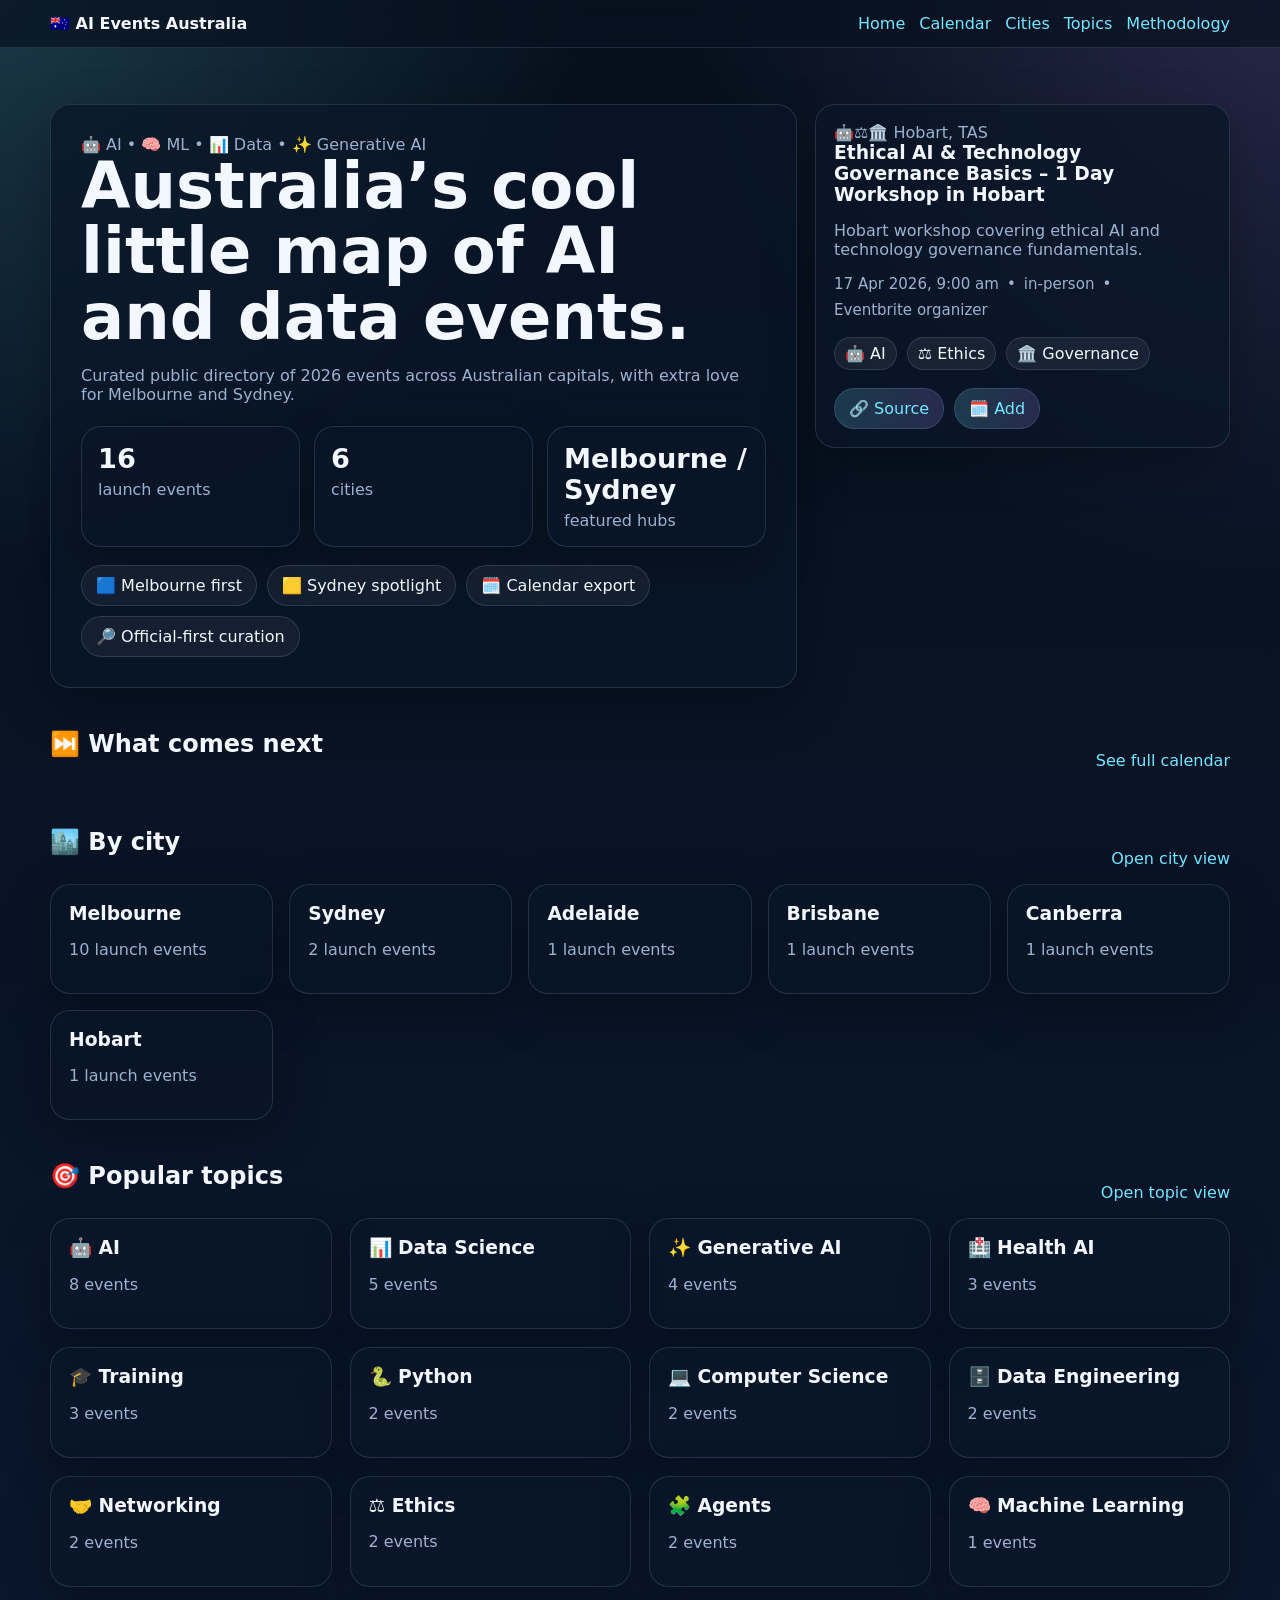
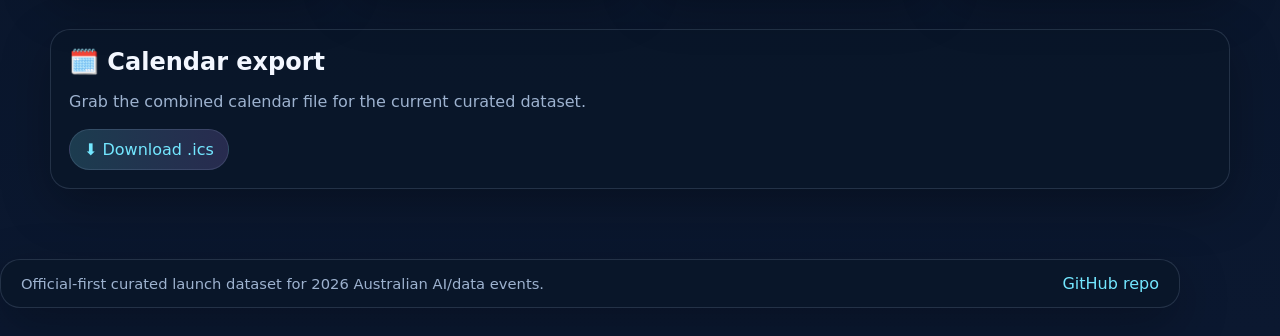
==== docs/index.html @ 6cf7d958 "Build initial Australia AI events Pages directory" ====
<!doctype html><html lang="en"><head><meta charset="utf-8"><meta name="viewport" content="width=device-width, initial-scale=1"><title>AI Events Australia</title><link rel="stylesheet" href="./assets/style.css"></head><body data-page="home"><nav class="nav"><div class="shell nav-inner"><div class="brand">🇦🇺 AI Events Australia</div><div class="nav-links"><a href="./index.html">Home</a><a href="./calendar.html">Calendar</a><a href="./cities.html">Cities</a><a href="./topics.html">Topics</a><a href="./methodology.html">Methodology</a></div></div></nav><main class="shell"><section class="hero"><div class="hero-grid"><div class="hero-card"><div class="eyebrow">🤖 AI • 🧠 ML • 📊 Data • ✨ Generative AI</div><h1>Australia’s cool little map of AI and data events.</h1><p class="muted">Curated public directory of 2026 events across Australian capitals, with extra love for Melbourne and Sydney.</p><div id="stats" class="stats"></div><div class="chips"><span class="chip">🟦 Melbourne first</span><span class="chip">🟨 Sydney spotlight</span><span class="chip">🗓️ Calendar export</span><span class="chip">🔎 Official-first curation</span></div></div><div id="next-callout"></div></div></section><section><div class="section-header"><h2>⏭️ What comes next</h2><a href="./calendar.html">See full calendar</a></div><div id="next-events" class="grid cards"></div></section><section><div class="section-header"><h2>🏙️ By city</h2><a href="./cities.html">Open city view</a></div><div id="city-grid" class="city-highlight"></div></section><section><div class="section-header"><h2>🎯 Popular topics</h2><a href="./topics.html">Open topic view</a></div><div id="topic-grid" class="grid cards"></div></section><section><div class="notice"><h2>🗓️ Calendar export</h2><p class="muted">Grab the combined calendar file for the current curated dataset.</p><div class="actions"><a class="button" href="./data/all-events.ics">⬇️ Download .ics</a></div></div></section></main><footer class="shell footer"><div class="footer-inner"><span class="muted small">Official-first curated launch dataset for 2026 Australian AI/data events.</span><a href="https://github.com/dmoliveira/ai-events-australia">GitHub repo</a></div></footer><script src="./assets/app.js"></script></body></html>
---- docs/assets/style.css ----
:root { --bg:#07111f; --panel:rgba(10,23,40,.78); --text:#f3f7ff; --muted:#9db2cf; --line:rgba(157,178,207,.18); --accent:#73e7ff; --shadow:0 16px 50px rgba(0,0,0,.28); }
*{box-sizing:border-box} body{margin:0;font-family:Inter,ui-sans-serif,system-ui,-apple-system,sans-serif;color:var(--text);background:radial-gradient(circle at top left, rgba(115,231,255,.18), transparent 25%),radial-gradient(circle at top right, rgba(181,140,255,.18), transparent 25%),linear-gradient(180deg,#06101d 0%,#0b1830 100%)} a{color:var(--accent);text-decoration:none} a:hover{text-decoration:underline}.shell{width:min(1180px,calc(100% - 32px));margin:0 auto}.nav{position:sticky;top:0;backdrop-filter:blur(12px);background:rgba(7,17,31,.72);border-bottom:1px solid var(--line);z-index:10}.nav-inner,.footer-inner{display:flex;align-items:center;justify-content:space-between;gap:16px;padding:14px 0}.brand{font-weight:800}.nav-links{display:flex;flex-wrap:wrap;gap:14px}.hero{padding:56px 0 28px}.hero-card,.panel,.metric,.card,.footer,.notice{background:var(--panel);border:1px solid var(--line);border-radius:20px;box-shadow:var(--shadow)}.hero-card{padding:30px}.eyebrow,.muted{color:var(--muted)}h1,h2,h3{margin:0 0 12px}h1{font-size:clamp(2.3rem,6vw,4rem);line-height:1.02}.hero-grid,.grid{display:grid;gap:18px}.hero-grid{grid-template-columns:1.8fr 1fr}.stats{display:grid;grid-template-columns:repeat(auto-fit,minmax(140px,1fr));gap:14px;margin-top:22px}.metric{padding:16px}.metric strong{display:block;font-size:1.7rem;margin-bottom:6px}.chips,.actions{display:flex;flex-wrap:wrap;gap:10px;margin-top:18px}.chip,.button{border-radius:999px;padding:10px 14px;border:1px solid var(--line)}.chip{background:rgba(255,255,255,.05)}.button{display:inline-flex;gap:8px;align-items:center;background:linear-gradient(90deg, rgba(115,231,255,.18), rgba(181,140,255,.18))}main section{padding:14px 0 28px}.section-header{display:flex;align-items:end;justify-content:space-between;gap:12px;margin-bottom:16px}.grid.cards{grid-template-columns:repeat(auto-fit,minmax(260px,1fr))}.card,.panel,.notice{padding:18px}.meta{display:flex;flex-wrap:wrap;gap:8px;margin:12px 0;color:var(--muted);font-size:.94rem}.pill{padding:6px 10px;border-radius:999px;background:rgba(255,255,255,.06);border:1px solid var(--line)}.footer{margin:42px 0 28px;padding:0 20px}.city-highlight,.list{display:grid;gap:16px}.city-highlight{grid-template-columns:repeat(auto-fit,minmax(220px,1fr))}.month-group{margin-bottom:22px}.small{font-size:.92rem}@media (max-width:900px){.hero-grid{grid-template-columns:1fr}.nav-inner,.footer-inner{flex-direction:column;align-items:flex-start}}
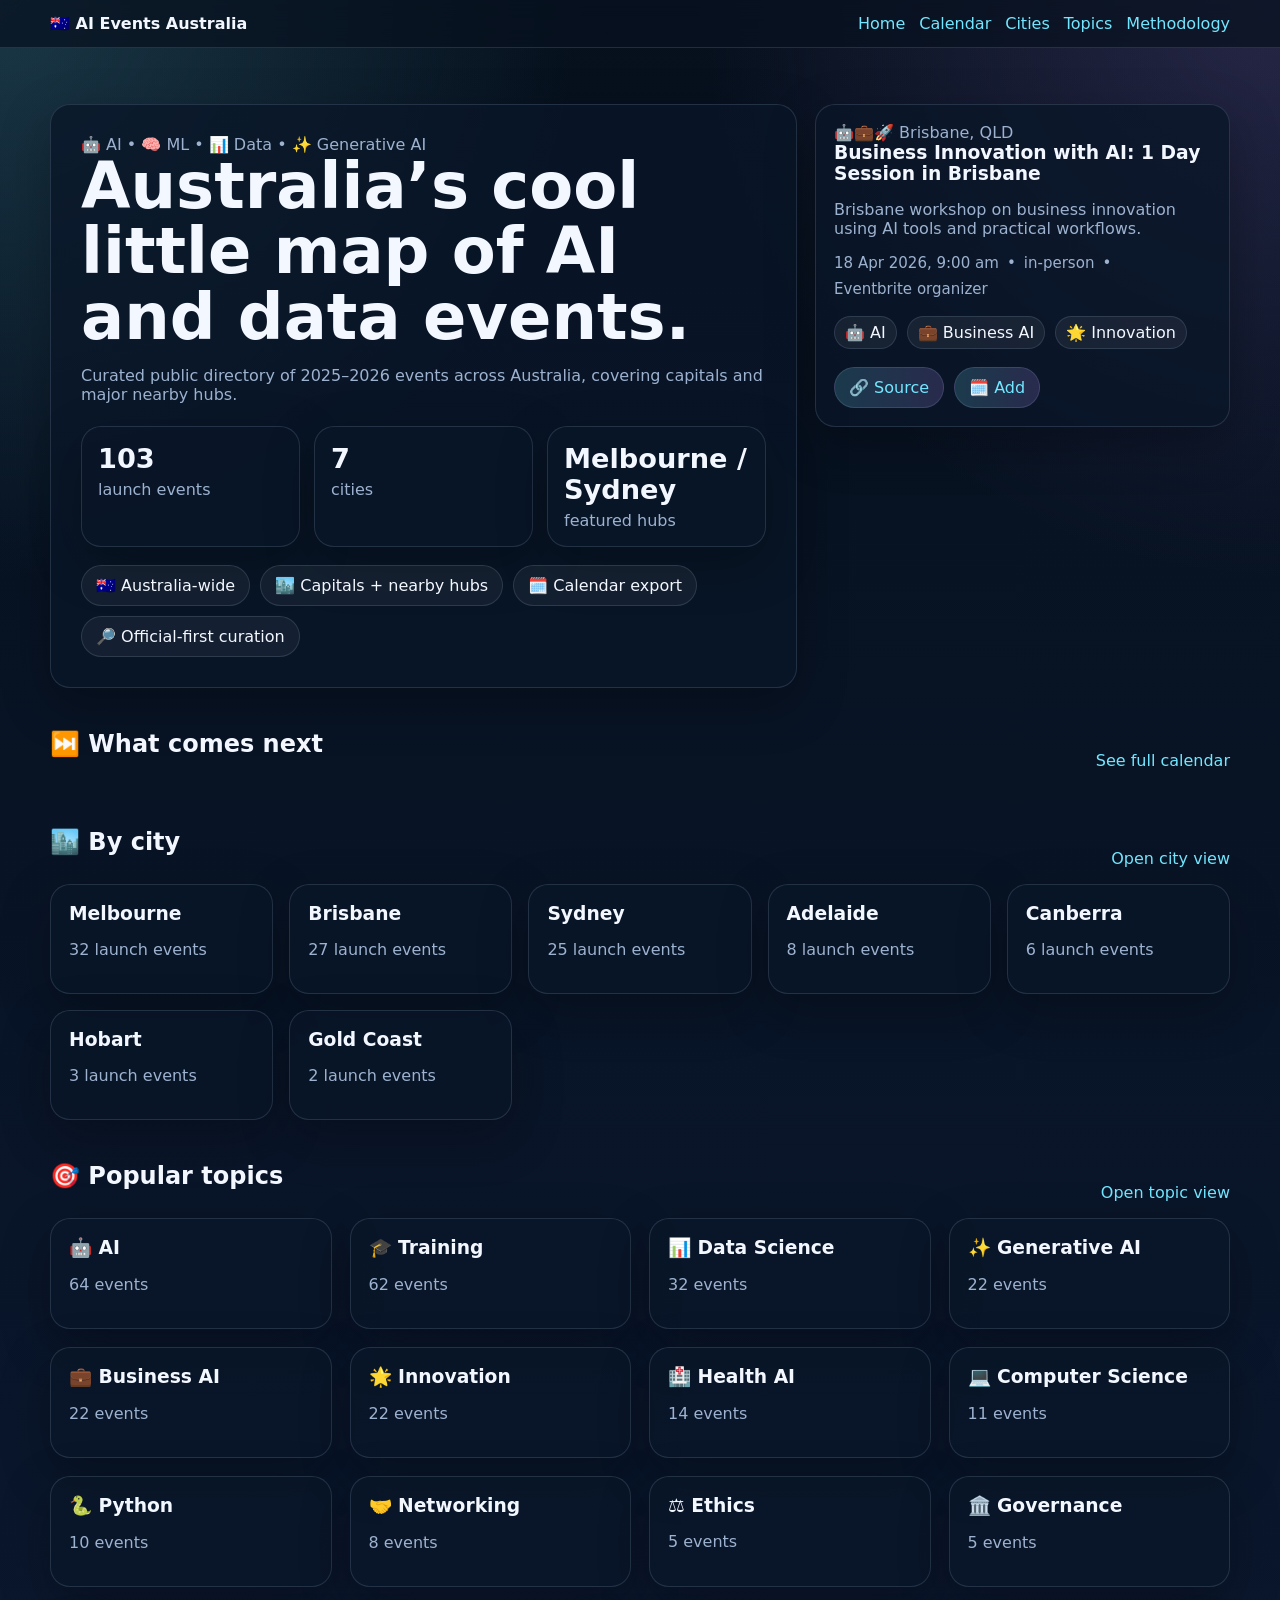
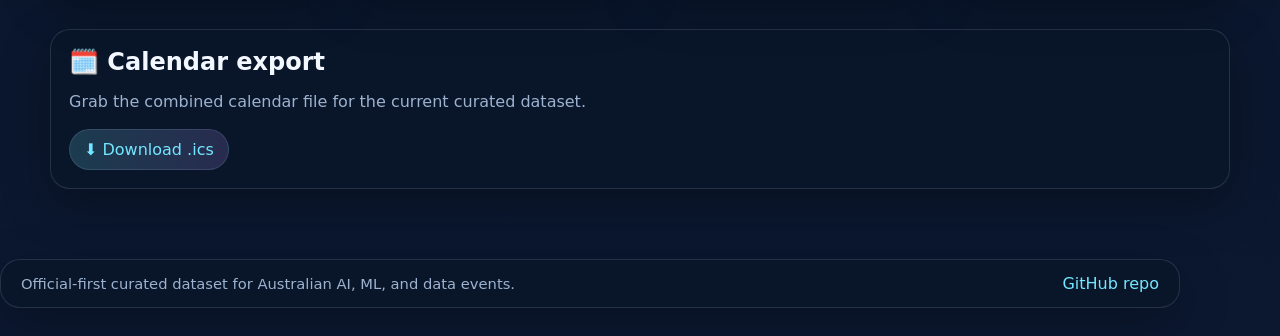
==== commit 0d71dff8: "Expand Australia events catalog past 100 entries" ====
--- a/docs/index.html
+++ b/docs/index.html
@@ -1 +1 @@
-<!doctype html><html lang="en"><head><meta charset="utf-8"><meta name="viewport" content="width=device-width, initial-scale=1"><title>AI Events Australia</title><link rel="stylesheet" href="./assets/style.css"></head><body data-page="home"><nav class="nav"><div class="shell nav-inner"><div class="brand">🇦🇺 AI Events Australia</div><div class="nav-links"><a href="./index.html">Home</a><a href="./calendar.html">Calendar</a><a href="./cities.html">Cities</a><a href="./topics.html">Topics</a><a href="./methodology.html">Methodology</a></div></div></nav><main class="shell"><section class="hero"><div class="hero-grid"><div class="hero-card"><div class="eyebrow">🤖 AI • 🧠 ML • 📊 Data • ✨ Generative AI</div><h1>Australia’s cool little map of AI and data events.</h1><p class="muted">Curated public directory of 2026 events across Australian capitals, with extra love for Melbourne and Sydney.</p><div id="stats" class="stats"></div><div class="chips"><span class="chip">🟦 Melbourne first</span><span class="chip">🟨 Sydney spotlight</span><span class="chip">🗓️ Calendar export</span><span class="chip">🔎 Official-first curation</span></div></div><div id="next-callout"></div></div></section><section><div class="section-header"><h2>⏭️ What comes next</h2><a href="./calendar.html">See full calendar</a></div><div id="next-events" class="grid cards"></div></section><section><div class="section-header"><h2>🏙️ By city</h2><a href="./cities.html">Open city view</a></div><div id="city-grid" class="city-highlight"></div></section><section><div class="section-header"><h2>🎯 Popular topics</h2><a href="./topics.html">Open topic view</a></div><div id="topic-grid" class="grid cards"></div></section><section><div class="notice"><h2>🗓️ Calendar export</h2><p class="muted">Grab the combined calendar file for the current curated dataset.</p><div class="actions"><a class="button" href="./data/all-events.ics">⬇️ Download .ics</a></div></div></section></main><footer class="shell footer"><div class="footer-inner"><span class="muted small">Official-first curated launch dataset for 2026 Australian AI/data events.</span><a href="https://github.com/dmoliveira/ai-events-australia">GitHub repo</a></div></footer><script src="./assets/app.js"></script></body></html>
+<!doctype html><html lang="en"><head><meta charset="utf-8"><meta name="viewport" content="width=device-width, initial-scale=1"><title>AI Events Australia</title><link rel="stylesheet" href="./assets/style.css"></head><body data-page="home"><nav class="nav"><div class="shell nav-inner"><div class="brand">🇦🇺 AI Events Australia</div><div class="nav-links"><a href="./index.html">Home</a><a href="./calendar.html">Calendar</a><a href="./cities.html">Cities</a><a href="./topics.html">Topics</a><a href="./methodology.html">Methodology</a></div></div></nav><main class="shell"><section class="hero"><div class="hero-grid"><div class="hero-card"><div class="eyebrow">🤖 AI • 🧠 ML • 📊 Data • ✨ Generative AI</div><h1>Australia’s cool little map of AI and data events.</h1><p class="muted">Curated public directory of 2025–2026 events across Australia, covering capitals and major nearby hubs.</p><div id="stats" class="stats"></div><div class="chips"><span class="chip">🇦🇺 Australia-wide</span><span class="chip">🏙️ Capitals + nearby hubs</span><span class="chip">🗓️ Calendar export</span><span class="chip">🔎 Official-first curation</span></div></div><div id="next-callout"></div></div></section><section><div class="section-header"><h2>⏭️ What comes next</h2><a href="./calendar.html">See full calendar</a></div><div id="next-events" class="grid cards"></div></section><section><div class="section-header"><h2>🏙️ By city</h2><a href="./cities.html">Open city view</a></div><div id="city-grid" class="city-highlight"></div></section><section><div class="section-header"><h2>🎯 Popular topics</h2><a href="./topics.html">Open topic view</a></div><div id="topic-grid" class="grid cards"></div></section><section><div class="notice"><h2>🗓️ Calendar export</h2><p class="muted">Grab the combined calendar file for the current curated dataset.</p><div class="actions"><a class="button" href="./data/all-events.ics">⬇️ Download .ics</a></div></div></section></main><footer class="shell footer"><div class="footer-inner"><span class="muted small">Official-first curated dataset for Australian AI, ML, and data events.</span><a href="https://github.com/dmoliveira/ai-events-australia">GitHub repo</a></div></footer><script src="./assets/app.js"></script></body></html>
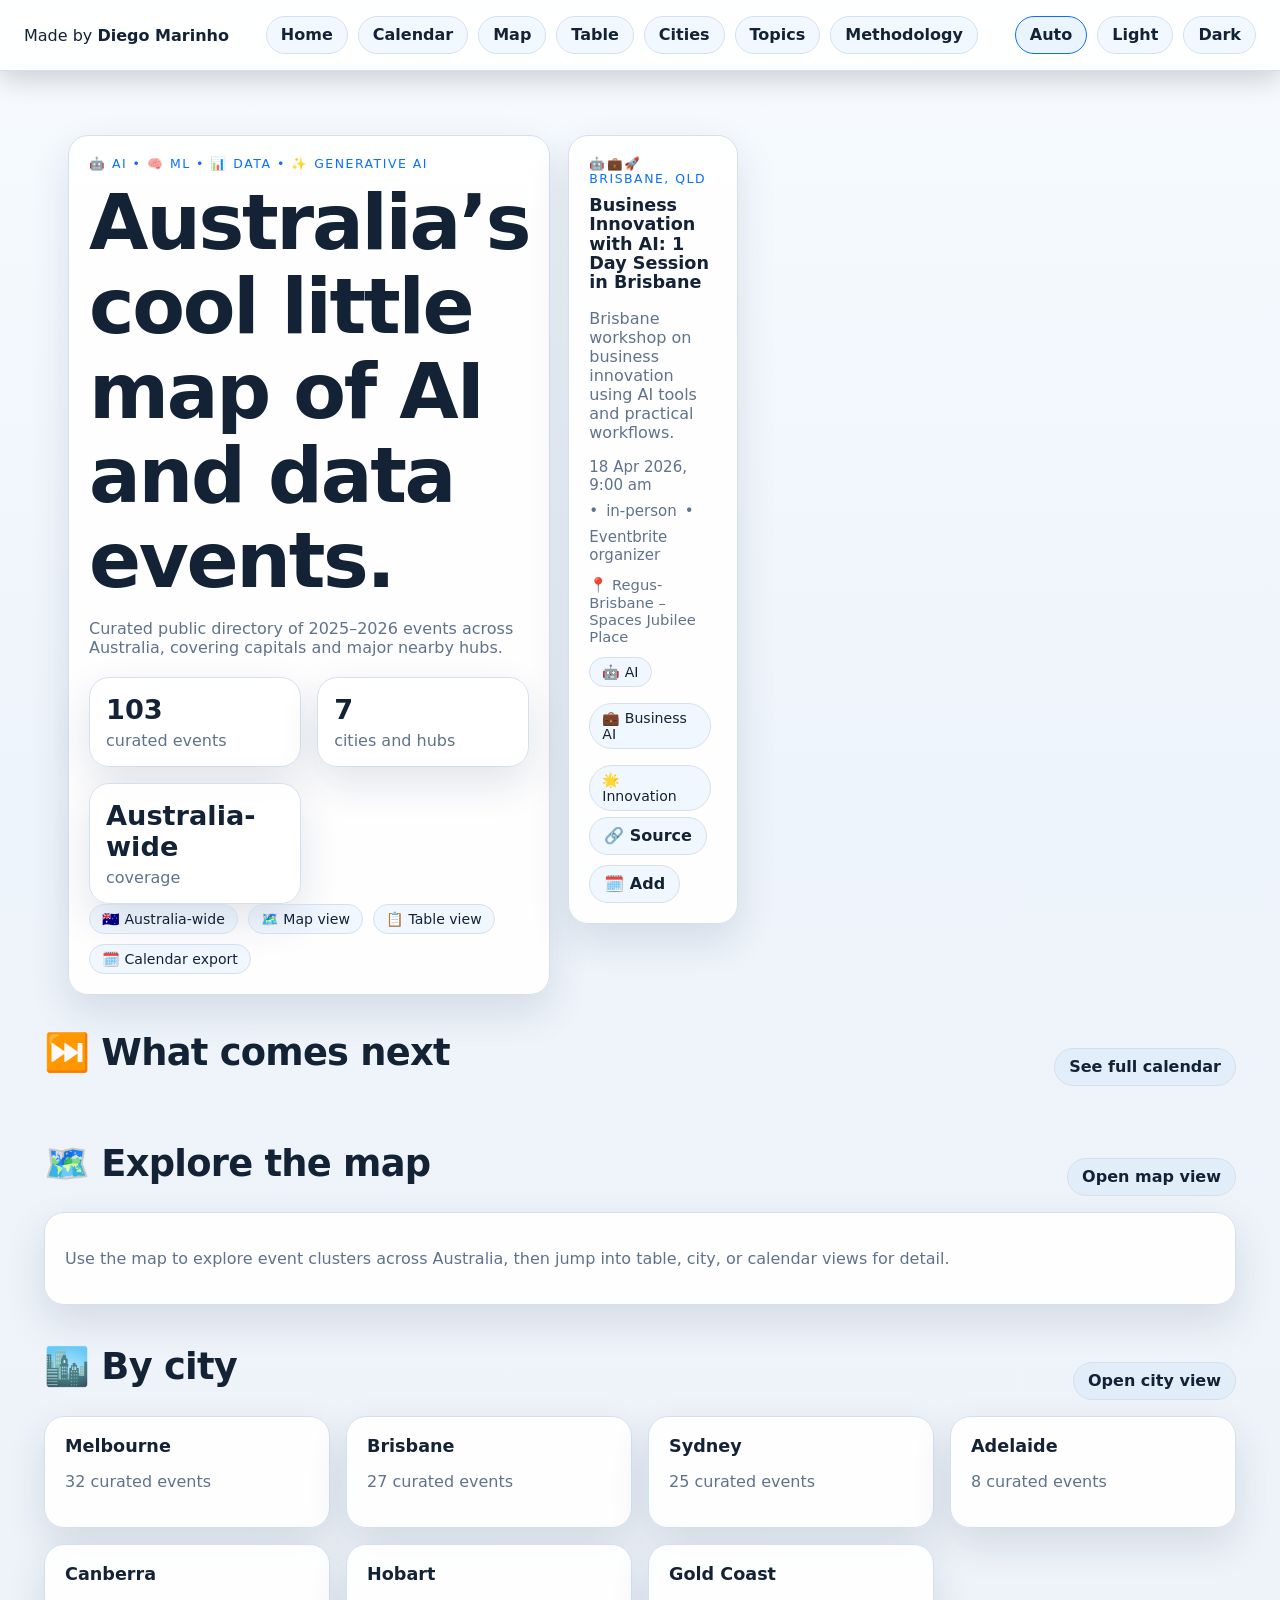
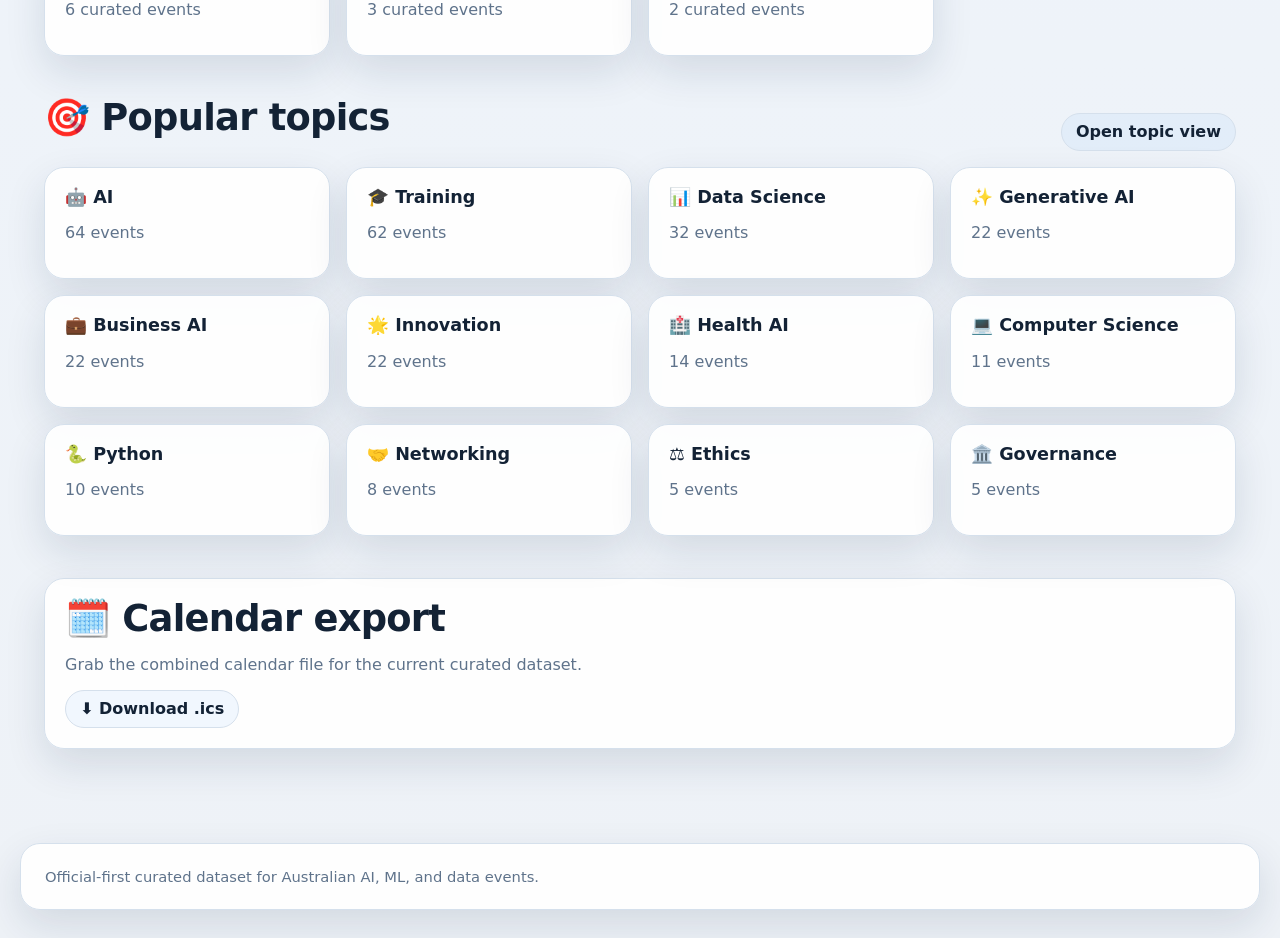
==== commit 215e2034: "Add map table and theme controls to events site" ====
--- a/docs/index.html
+++ b/docs/index.html
@@ -1 +1,97 @@
-<!doctype html><html lang="en"><head><meta charset="utf-8"><meta name="viewport" content="width=device-width, initial-scale=1"><title>AI Events Australia</title><link rel="stylesheet" href="./assets/style.css"></head><body data-page="home"><nav class="nav"><div class="shell nav-inner"><div class="brand">🇦🇺 AI Events Australia</div><div class="nav-links"><a href="./index.html">Home</a><a href="./calendar.html">Calendar</a><a href="./cities.html">Cities</a><a href="./topics.html">Topics</a><a href="./methodology.html">Methodology</a></div></div></nav><main class="shell"><section class="hero"><div class="hero-grid"><div class="hero-card"><div class="eyebrow">🤖 AI • 🧠 ML • 📊 Data • ✨ Generative AI</div><h1>Australia’s cool little map of AI and data events.</h1><p class="muted">Curated public directory of 2025–2026 events across Australia, covering capitals and major nearby hubs.</p><div id="stats" class="stats"></div><div class="chips"><span class="chip">🇦🇺 Australia-wide</span><span class="chip">🏙️ Capitals + nearby hubs</span><span class="chip">🗓️ Calendar export</span><span class="chip">🔎 Official-first curation</span></div></div><div id="next-callout"></div></div></section><section><div class="section-header"><h2>⏭️ What comes next</h2><a href="./calendar.html">See full calendar</a></div><div id="next-events" class="grid cards"></div></section><section><div class="section-header"><h2>🏙️ By city</h2><a href="./cities.html">Open city view</a></div><div id="city-grid" class="city-highlight"></div></section><section><div class="section-header"><h2>🎯 Popular topics</h2><a href="./topics.html">Open topic view</a></div><div id="topic-grid" class="grid cards"></div></section><section><div class="notice"><h2>🗓️ Calendar export</h2><p class="muted">Grab the combined calendar file for the current curated dataset.</p><div class="actions"><a class="button" href="./data/all-events.ics">⬇️ Download .ics</a></div></div></section></main><footer class="shell footer"><div class="footer-inner"><span class="muted small">Official-first curated dataset for Australian AI, ML, and data events.</span><a href="https://github.com/dmoliveira/ai-events-australia">GitHub repo</a></div></footer><script src="./assets/app.js"></script></body></html>
+<!doctype html>
+<html lang="en">
+  <head>
+    <meta charset="utf-8">
+    <meta name="viewport" content="width=device-width, initial-scale=1">
+    <title>AI Events Australia</title>
+    <link rel="stylesheet" href="./assets/style.css">
+  </head>
+  <body data-page="home">
+    <div class="topbar-shell">
+      <div class="topbar">
+        <a class="author-link" href="https://dmoliveira.github.io/my-cv-public/cv/human/" target="_blank" rel="noreferrer">Made by <strong>Diego Marinho</strong></a>
+        <nav class="topbar-nav">
+          <a href="./index.html">Home</a>
+          <a href="./calendar.html">Calendar</a>
+          <a href="./map.html">Map</a>
+          <a href="./table.html">Table</a>
+          <a href="./cities.html">Cities</a>
+          <a href="./topics.html">Topics</a>
+          <a href="./methodology.html">Methodology</a>
+        </nav>
+        <div class="theme-toggle" role="group" aria-label="Theme selector">
+          <button data-theme-option="auto" class="theme-button">Auto</button>
+          <button data-theme-option="light" class="theme-button">Light</button>
+          <button data-theme-option="dark" class="theme-button">Dark</button>
+        </div>
+      </div>
+    </div>
+    <main class="shell">
+      <section class="hero">
+        <div class="hero-grid">
+          <div class="hero-card hero-copy">
+            <div class="eyebrow">🤖 AI • 🧠 ML • 📊 Data • ✨ Generative AI</div>
+            <h1>Australia’s cool little map of AI and data events.</h1>
+            <p class="muted">Curated public directory of 2025–2026 events across Australia, covering capitals and major nearby hubs.</p>
+            <div id="stats" class="stats"></div>
+            <div class="chips">
+              <span class="chip">🇦🇺 Australia-wide</span>
+              <span class="chip">🗺️ Map view</span>
+              <span class="chip">📋 Table view</span>
+              <span class="chip">🗓️ Calendar export</span>
+            </div>
+          </div>
+          <div id="next-callout"></div>
+        </div>
+      </section>
+
+      <section>
+        <div class="section-header">
+          <h2>⏭️ What comes next</h2>
+          <a class="top-link" href="./calendar.html">See full calendar</a>
+        </div>
+        <div id="next-events" class="grid cards"></div>
+      </section>
+
+      <section>
+        <div class="section-header">
+          <h2>🗺️ Explore the map</h2>
+          <a class="top-link" href="./map.html">Open map view</a>
+        </div>
+        <div class="notice">
+          <p class="muted">Use the map to explore event clusters across Australia, then jump into table, city, or calendar views for detail.</p>
+        </div>
+      </section>
+
+      <section>
+        <div class="section-header">
+          <h2>🏙️ By city</h2>
+          <a class="top-link" href="./cities.html">Open city view</a>
+        </div>
+        <div id="city-grid" class="city-highlight"></div>
+      </section>
+
+      <section>
+        <div class="section-header">
+          <h2>🎯 Popular topics</h2>
+          <a class="top-link" href="./topics.html">Open topic view</a>
+        </div>
+        <div id="topic-grid" class="grid cards"></div>
+      </section>
+
+      <section>
+        <div class="notice">
+          <h2>🗓️ Calendar export</h2>
+          <p class="muted">Grab the combined calendar file for the current curated dataset.</p>
+          <div class="actions">
+            <a class="button" href="./data/all-events.ics">⬇️ Download .ics</a>
+          </div>
+        </div>
+      </section>
+    </main>
+    <footer class="shell footer">
+      <div class="muted small">Official-first curated dataset for Australian AI, ML, and data events.</div>
+    </footer>
+    <script src="./assets/app.js"></script>
+  </body>
+  </html>
--- a/docs/assets/style.css
+++ b/docs/assets/style.css
@@ -1,2 +1,195 @@
-:root { --bg:#07111f; --panel:rgba(10,23,40,.78); --text:#f3f7ff; --muted:#9db2cf; --line:rgba(157,178,207,.18); --accent:#73e7ff; --shadow:0 16px 50px rgba(0,0,0,.28); }
-*{box-sizing:border-box} body{margin:0;font-family:Inter,ui-sans-serif,system-ui,-apple-system,sans-serif;color:var(--text);background:radial-gradient(circle at top left, rgba(115,231,255,.18), transparent 25%),radial-gradient(circle at top right, rgba(181,140,255,.18), transparent 25%),linear-gradient(180deg,#06101d 0%,#0b1830 100%)} a{color:var(--accent);text-decoration:none} a:hover{text-decoration:underline}.shell{width:min(1180px,calc(100% - 32px));margin:0 auto}.nav{position:sticky;top:0;backdrop-filter:blur(12px);background:rgba(7,17,31,.72);border-bottom:1px solid var(--line);z-index:10}.nav-inner,.footer-inner{display:flex;align-items:center;justify-content:space-between;gap:16px;padding:14px 0}.brand{font-weight:800}.nav-links{display:flex;flex-wrap:wrap;gap:14px}.hero{padding:56px 0 28px}.hero-card,.panel,.metric,.card,.footer,.notice{background:var(--panel);border:1px solid var(--line);border-radius:20px;box-shadow:var(--shadow)}.hero-card{padding:30px}.eyebrow,.muted{color:var(--muted)}h1,h2,h3{margin:0 0 12px}h1{font-size:clamp(2.3rem,6vw,4rem);line-height:1.02}.hero-grid,.grid{display:grid;gap:18px}.hero-grid{grid-template-columns:1.8fr 1fr}.stats{display:grid;grid-template-columns:repeat(auto-fit,minmax(140px,1fr));gap:14px;margin-top:22px}.metric{padding:16px}.metric strong{display:block;font-size:1.7rem;margin-bottom:6px}.chips,.actions{display:flex;flex-wrap:wrap;gap:10px;margin-top:18px}.chip,.button{border-radius:999px;padding:10px 14px;border:1px solid var(--line)}.chip{background:rgba(255,255,255,.05)}.button{display:inline-flex;gap:8px;align-items:center;background:linear-gradient(90deg, rgba(115,231,255,.18), rgba(181,140,255,.18))}main section{padding:14px 0 28px}.section-header{display:flex;align-items:end;justify-content:space-between;gap:12px;margin-bottom:16px}.grid.cards{grid-template-columns:repeat(auto-fit,minmax(260px,1fr))}.card,.panel,.notice{padding:18px}.meta{display:flex;flex-wrap:wrap;gap:8px;margin:12px 0;color:var(--muted);font-size:.94rem}.pill{padding:6px 10px;border-radius:999px;background:rgba(255,255,255,.06);border:1px solid var(--line)}.footer{margin:42px 0 28px;padding:0 20px}.city-highlight,.list{display:grid;gap:16px}.city-highlight{grid-template-columns:repeat(auto-fit,minmax(220px,1fr))}.month-group{margin-bottom:22px}.small{font-size:.92rem}@media (max-width:900px){.hero-grid{grid-template-columns:1fr}.nav-inner,.footer-inner{flex-direction:column;align-items:flex-start}}
+:root {
+  color-scheme: dark;
+  --topbar-offset: 84px;
+  --bg: #07111f;
+  --bg-grad-1: #06101d;
+  --bg-grad-2: #0b1525;
+  --bg-grad-3: #0d1728;
+  --panel: rgba(16, 27, 44, 0.88);
+  --panel-solid: #101b2c;
+  --line: #24354f;
+  --text: #edf3ff;
+  --muted: #9fb0ca;
+  --accent: #6ee7ff;
+  --accent2: #b27cff;
+  --chip: rgba(255,255,255,.04);
+  --chip-strong: rgba(110,231,255,.08);
+  --shadow: 0 20px 60px rgba(0,0,0,.25);
+}
+
+:root[data-theme="light"] {
+  color-scheme: light;
+  --bg: #f3f7fb;
+  --bg-grad-1: #f7fbff;
+  --bg-grad-2: #eef4fb;
+  --bg-grad-3: #eef2f7;
+  --panel: rgba(255,255,255,.92);
+  --panel-solid: #ffffff;
+  --line: #d5e0ec;
+  --text: #132235;
+  --muted: #5f738b;
+  --accent: #0b6efe;
+  --accent2: #7b4dff;
+  --chip: rgba(11,110,254,.05);
+  --chip-strong: rgba(11,110,254,.08);
+  --shadow: 0 16px 40px rgba(20,40,70,.12);
+}
+
+* { box-sizing: border-box; }
+html { scroll-behavior: smooth; }
+body {
+  margin: 0;
+  font-family: Inter, ui-sans-serif, system-ui, sans-serif;
+  background: linear-gradient(180deg, var(--bg-grad-1), var(--bg-grad-2) 30%, var(--bg-grad-3));
+  color: var(--text);
+  padding-top: var(--topbar-offset);
+}
+a { color: var(--accent); }
+button, select, input { font: inherit; }
+main, .hero, .footer, .shell { max-width: 1240px; margin: 0 auto; padding: 24px; }
+.shell { width: min(1240px, calc(100% - 24px)); }
+
+.topbar-shell {
+  position: fixed;
+  top: 0;
+  left: 0;
+  right: 0;
+  width: 100%;
+  z-index: 50;
+}
+
+.topbar {
+  width: 100%;
+  display: grid;
+  grid-template-columns: auto 1fr auto;
+  align-items: center;
+  gap: 20px;
+  padding: 16px 24px;
+  border-bottom: 1px solid var(--line);
+  background: color-mix(in srgb, var(--panel-solid) 88%, transparent);
+  backdrop-filter: blur(14px);
+  box-shadow: 0 8px 28px rgba(0,0,0,.18);
+}
+
+.author-link {
+  color: var(--text);
+  text-decoration: none;
+  white-space: nowrap;
+  font-weight: 500;
+}
+
+.topbar-nav, .theme-toggle, .badge-row, .nav-links, .chips, .actions { display: flex; flex-wrap: wrap; gap: 10px; }
+.topbar-nav { justify-content: center; row-gap: 8px; }
+.theme-toggle { justify-content: flex-end; }
+
+.topbar-nav a, .theme-button, .button, .top-link {
+  text-decoration: none;
+  border: 1px solid var(--line);
+  padding: 10px 14px;
+  border-radius: 999px;
+  background: var(--chip);
+  color: var(--text);
+  cursor: pointer;
+  font-weight: 600;
+  line-height: 1;
+}
+
+.theme-button.is-active { background: var(--chip-strong); border-color: var(--accent); }
+.topbar-nav a:hover, .theme-button:hover, .button:hover, .top-link:hover { background: var(--chip-strong); }
+
+.hero {
+  display: grid;
+  grid-template-columns: 1.2fr 0.8fr;
+  gap: 28px;
+  align-items: start;
+  padding-top: 40px;
+  padding-bottom: 24px;
+}
+
+.hero-copy { max-width: 720px; }
+.hero-card, .panel, .metric, .card, .footer, .notice {
+  background: var(--panel);
+  border: 1px solid var(--line);
+  border-radius: 20px;
+  box-shadow: var(--shadow);
+}
+
+.hero-card, .card, .panel, .notice { padding: 20px; }
+.eyebrow { text-transform: uppercase; letter-spacing: .12em; color: var(--accent); font-size: .78rem; margin: 0 0 10px; }
+.muted { color: var(--muted); }
+h1, h2, h3 { line-height: 1.1; margin: 0 0 12px; }
+h1 { font-size: clamp(2.6rem, 6vw, 4.8rem); letter-spacing: -0.03em; }
+h2 { font-size: clamp(1.7rem, 3.2vw, 2.3rem); letter-spacing: -0.02em; }
+h3 { font-size: 1.1rem; }
+
+.badge, .tag, .pill, .chip {
+  border: 1px solid var(--line);
+  background: var(--chip);
+  color: var(--text);
+  border-radius: 999px;
+  padding: 6px 12px;
+  font-size: .88rem;
+}
+
+.tag, .pill { display: inline-block; margin: 0 6px 6px 0; }
+.stats, .grid, .city-highlight, .list, .controls { display: grid; gap: 16px; }
+.stats { grid-template-columns: repeat(auto-fit, minmax(140px, 1fr)); margin-top: 20px; }
+.metric { padding: 16px; }
+.metric strong { display: block; font-size: 1.7rem; margin-bottom: 6px; }
+.hero-grid { display: grid; gap: 18px; grid-template-columns: 1.8fr 1fr; }
+.grid.cards, .city-highlight { grid-template-columns: repeat(auto-fit, minmax(260px, 1fr)); }
+
+main section { padding: 14px 0 28px; }
+.section-header, .section-head {
+  display: flex;
+  align-items: end;
+  justify-content: space-between;
+  gap: 12px;
+  margin-bottom: 16px;
+}
+
+.meta { display: flex; flex-wrap: wrap; gap: 8px; margin: 12px 0; color: var(--muted); font-size: .94rem; }
+.small { font-size: .92rem; }
+.footer { margin: 42px auto 28px; color: var(--muted); }
+
+.controls {
+  grid-template-columns: minmax(260px, 1.4fr) repeat(2, minmax(150px, 1fr));
+  align-items: end;
+}
+
+input[type="search"], select {
+  min-width: 180px;
+  padding: 12px 14px;
+  border-radius: 12px;
+  border: 1px solid var(--line);
+  background: var(--panel-solid);
+  color: var(--text);
+}
+
+.table-wrap { overflow: auto; padding-top: 8px; }
+table { width: 100%; border-collapse: separate; border-spacing: 0; }
+th, td { padding: 12px; border-bottom: 1px solid var(--line); vertical-align: top; }
+th { text-align: left; background: var(--panel-solid); }
+
+.map-shell {
+  overflow: hidden;
+  border: 1px solid var(--line);
+  border-radius: 18px;
+  background: color-mix(in srgb, var(--panel-solid) 94%, transparent);
+  min-height: 560px;
+}
+
+#events-map { width: 100%; height: 560px; }
+.leaflet-container { background: linear-gradient(180deg, rgba(128,180,255,0.08), rgba(128,180,255,0.02)); }
+.map-popup { min-width: 180px; }
+
+@media (max-width: 980px) {
+  .topbar { grid-template-columns: 1fr; justify-items: start; }
+  .hero, .hero-grid { grid-template-columns: 1fr; }
+  .controls { grid-template-columns: 1fr; }
+}
+
+@media (max-width: 640px) {
+  .shell, main, .hero, .footer { padding-left: 16px; padding-right: 16px; }
+  th, td { padding: 10px; }
+}
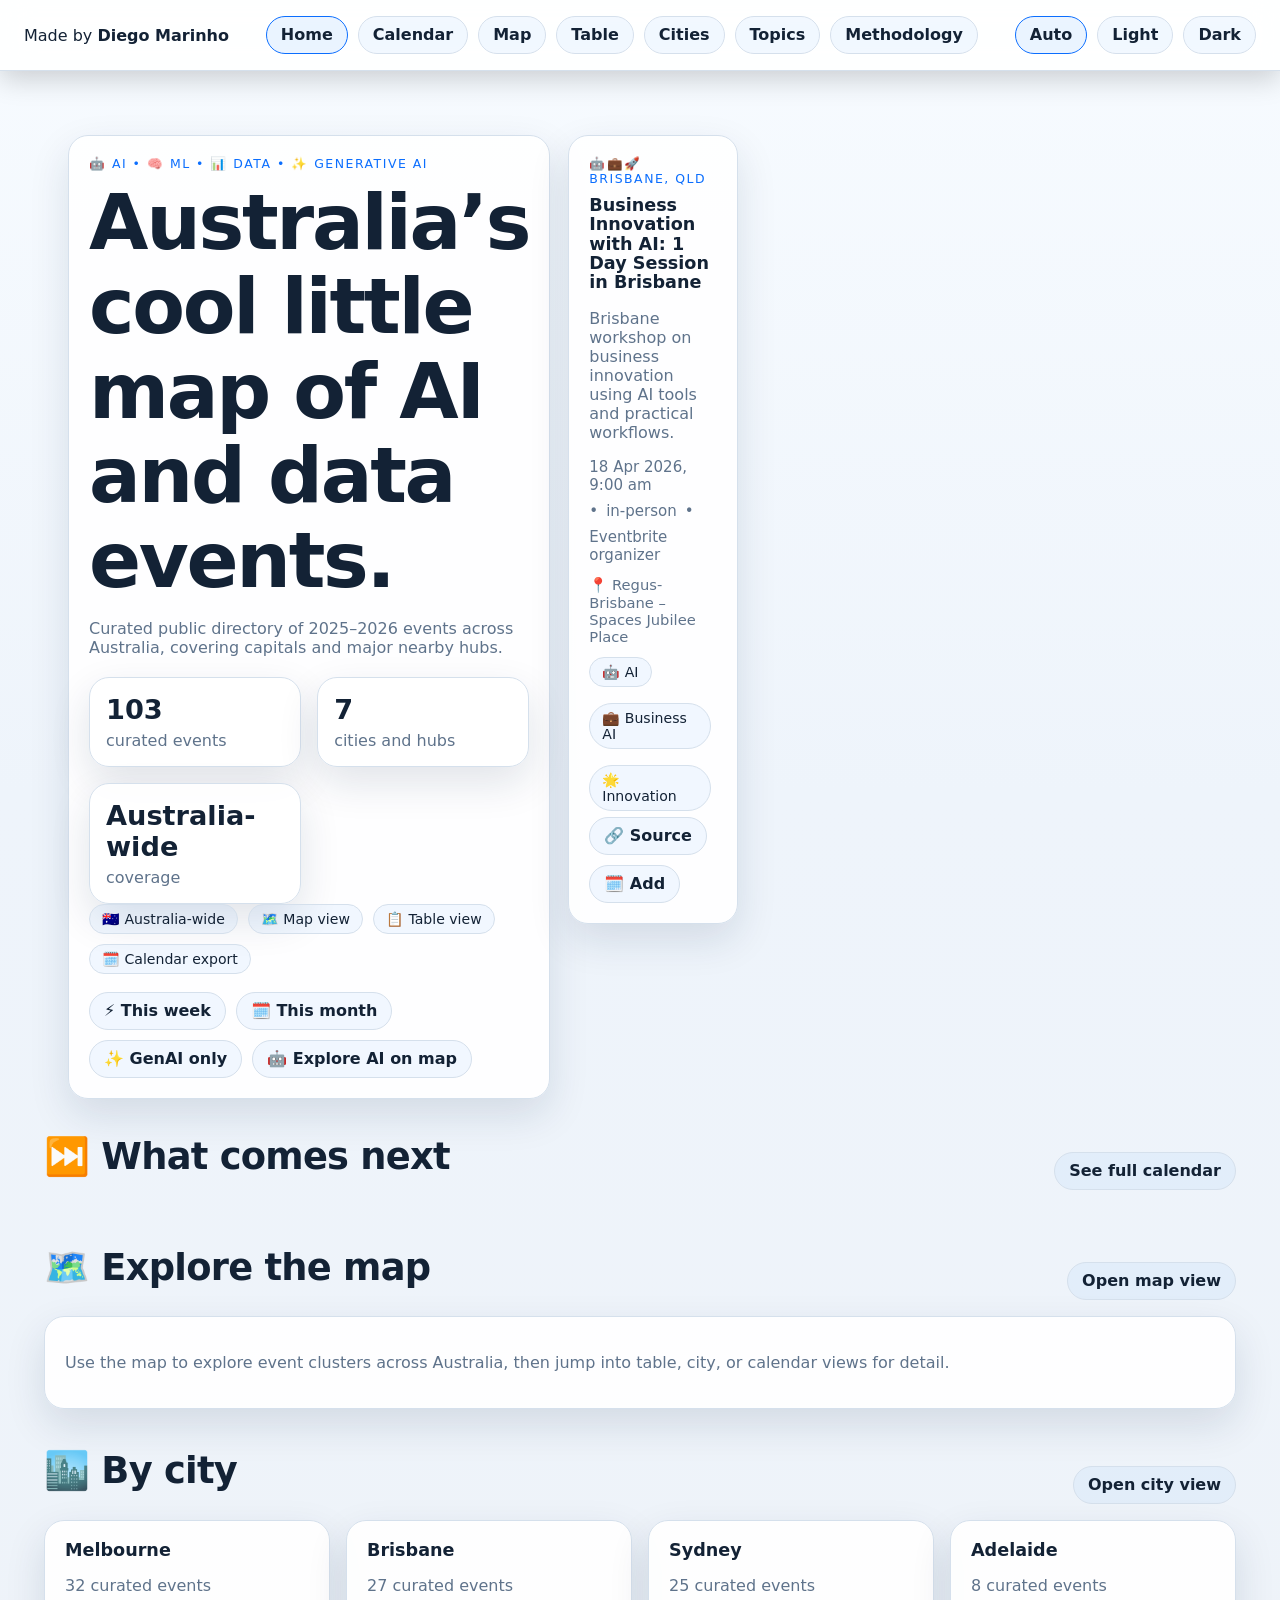
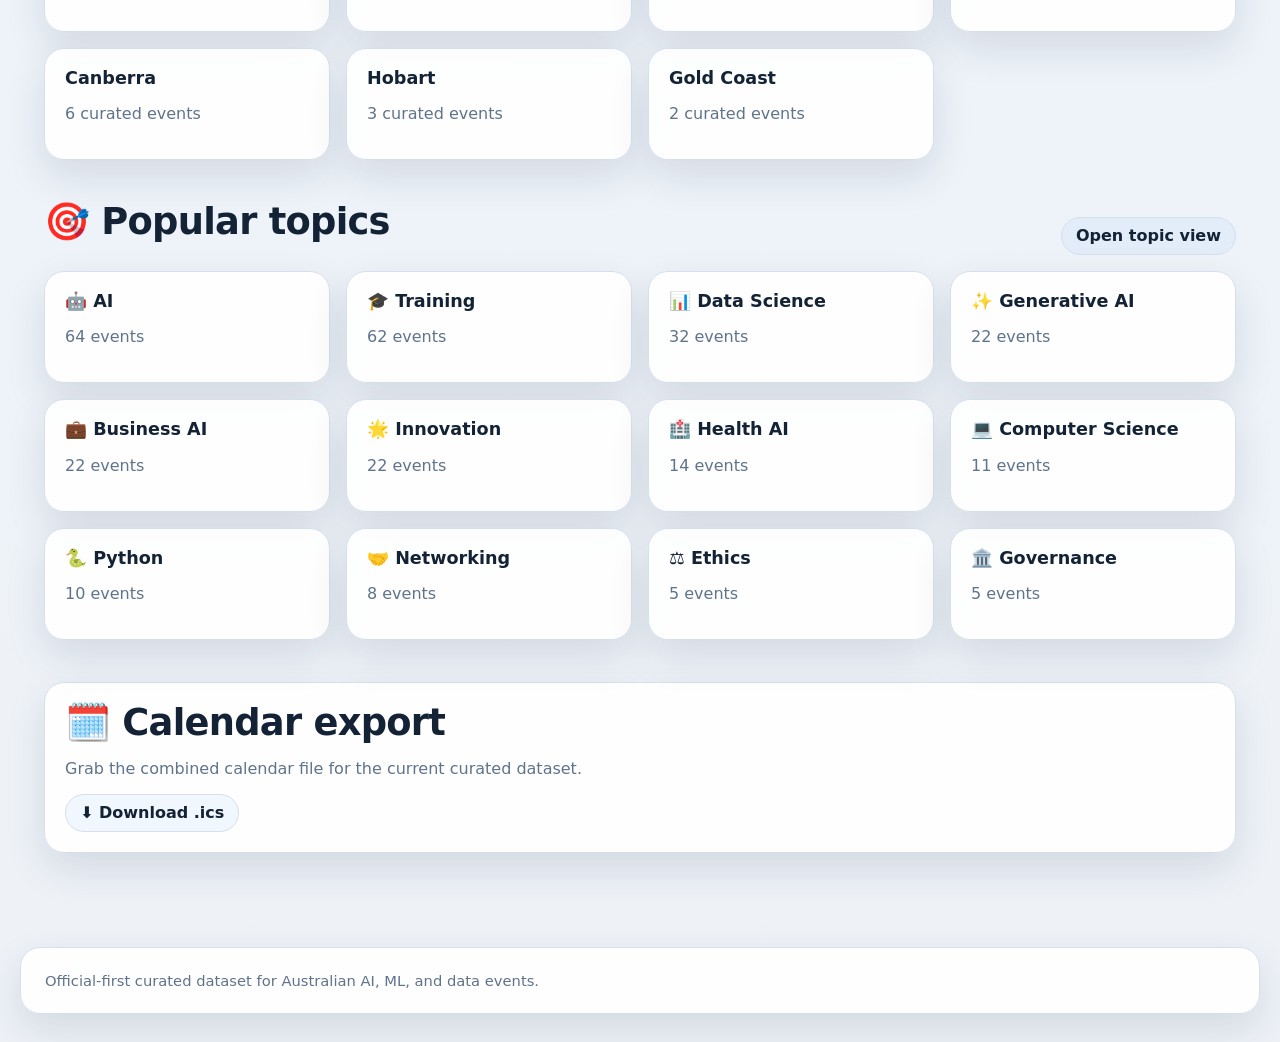
==== commit 9c2a17d2: "Polish navigation and shortcut interactions" ====
--- a/docs/index.html
+++ b/docs/index.html
@@ -39,6 +39,12 @@
               <span class="chip">🗺️ Map view</span>
               <span class="chip">📋 Table view</span>
               <span class="chip">🗓️ Calendar export</span>
+            </div>
+            <div class="quick-links">
+              <a class="button" href="./table.html?preset=week&sort=upcoming">⚡ This week</a>
+              <a class="button" href="./table.html?preset=month&sort=upcoming">🗓️ This month</a>
+              <a class="button" href="./table.html?preset=genai&sort=upcoming">✨ GenAI only</a>
+              <a class="button" href="./map.html?mapPreset=ai">🤖 Explore AI on map</a>
             </div>
           </div>
           <div id="next-callout"></div>
--- a/docs/assets/style.css
+++ b/docs/assets/style.css
@@ -96,6 +96,7 @@
 
 .theme-button.is-active { background: var(--chip-strong); border-color: var(--accent); }
 .topbar-nav a:hover, .theme-button:hover, .button:hover, .top-link:hover { background: var(--chip-strong); }
+.topbar-nav a.is-active { background: var(--chip-strong); border-color: var(--accent); }
 
 .hero {
   display: grid;
@@ -131,6 +132,13 @@
   font-size: .88rem;
 }
 
+.quick-links {
+  display: flex;
+  flex-wrap: wrap;
+  gap: 10px;
+  margin-top: 18px;
+}
+
 .tag, .pill { display: inline-block; margin: 0 6px 6px 0; }
 .stats, .grid, .city-highlight, .list, .controls { display: grid; gap: 16px; }
 .stats { grid-template-columns: repeat(auto-fit, minmax(140px, 1fr)); margin-top: 20px; }
@@ -151,10 +159,31 @@
 .meta { display: flex; flex-wrap: wrap; gap: 8px; margin: 12px 0; color: var(--muted); font-size: .94rem; }
 .small { font-size: .92rem; }
 .footer { margin: 42px auto 28px; color: var(--muted); }
+.toast {
+  position: fixed;
+  right: 18px;
+  bottom: 18px;
+  z-index: 100;
+  padding: 12px 14px;
+  border-radius: 14px;
+  border: 1px solid var(--line);
+  background: color-mix(in srgb, var(--panel-solid) 94%, transparent);
+  box-shadow: var(--shadow);
+  color: var(--text);
+  opacity: 0;
+  transform: translateY(10px);
+  pointer-events: none;
+  transition: opacity .18s ease, transform .18s ease;
+}
+.toast.is-visible { opacity: 1; transform: translateY(0); }
 
 .controls {
-  grid-template-columns: minmax(260px, 1.4fr) repeat(2, minmax(150px, 1fr));
+  grid-template-columns: minmax(240px, 1.4fr) repeat(3, minmax(140px, 1fr)) auto;
   align-items: end;
+}
+
+.controls-map {
+  grid-template-columns: repeat(3, minmax(160px, 1fr)) auto;
 }
 
 input[type="search"], select {
@@ -171,6 +200,38 @@
 th, td { padding: 12px; border-bottom: 1px solid var(--line); vertical-align: top; }
 th { text-align: left; background: var(--panel-solid); }
 
+.preset-bar {
+  display: flex;
+  flex-wrap: wrap;
+  gap: 10px;
+  margin: 14px 0 6px;
+}
+
+.preset-button.is-active, .map-preset-button.is-active {
+  background: var(--chip-strong);
+  border-color: var(--accent);
+}
+
+.sticky-controls {
+  position: sticky;
+  top: calc(var(--topbar-offset) + 10px);
+  z-index: 8;
+  padding: 14px;
+  border: 1px solid var(--line);
+  border-radius: 16px;
+  background: color-mix(in srgb, var(--panel-solid) 92%, transparent);
+  backdrop-filter: blur(12px);
+}
+
+.table-wrap td .pill { margin-top: 4px; }
+
+.map-layout {
+  display: grid;
+  grid-template-columns: minmax(0, 2fr) minmax(280px, 0.9fr);
+  gap: 18px;
+  align-items: start;
+}
+
 .map-shell {
   overflow: hidden;
   border: 1px solid var(--line);
@@ -182,14 +243,67 @@
 #events-map { width: 100%; height: 560px; }
 .leaflet-container { background: linear-gradient(180deg, rgba(128,180,255,0.08), rgba(128,180,255,0.02)); }
 .map-popup { min-width: 180px; }
+.map-preview-panel { margin: 0; }
+.map-preview-item { padding: 10px 0; border-bottom: 1px solid var(--line); }
+.map-preview-item:last-child { border-bottom: 0; }
+
+.event-map-marker {
+  width: 28px;
+  height: 28px;
+  display: flex;
+  align-items: center;
+  justify-content: center;
+  border-radius: 999px;
+  background: linear-gradient(135deg, var(--accent), var(--accent2));
+  border: 2px solid rgba(255,255,255,.7);
+  box-shadow: 0 6px 20px rgba(0,0,0,.25);
+  font-size: 14px;
+}
+
+.marker-cluster-small, .marker-cluster-medium, .marker-cluster-large {
+  background: rgba(123, 77, 255, 0.18);
+}
+
+.marker-cluster-small div, .marker-cluster-medium div, .marker-cluster-large div {
+  background: rgba(110, 231, 255, 0.88);
+  color: #07111f;
+  font-weight: 800;
+}
 
 @media (max-width: 980px) {
   .topbar { grid-template-columns: 1fr; justify-items: start; }
   .hero, .hero-grid { grid-template-columns: 1fr; }
   .controls { grid-template-columns: 1fr; }
+  .quick-links { flex-direction: column; }
+  .controls-map { grid-template-columns: 1fr; }
+  .map-layout { grid-template-columns: 1fr; }
+  .sticky-controls { position: static; }
 }
 
 @media (max-width: 640px) {
   .shell, main, .hero, .footer { padding-left: 16px; padding-right: 16px; }
   th, td { padding: 10px; }
-}
+  table, thead, tbody, th, td, tr { display: block; }
+  thead { display: none; }
+  tbody tr {
+    border: 1px solid var(--line);
+    border-radius: 16px;
+    background: var(--panel);
+    margin-bottom: 14px;
+    padding: 8px;
+  }
+  td {
+    border: 0;
+    padding: 8px 10px;
+  }
+  td::before {
+    content: attr(data-label);
+    display: block;
+    font-size: .78rem;
+    font-weight: 700;
+    letter-spacing: .08em;
+    text-transform: uppercase;
+    color: var(--accent);
+    margin-bottom: 6px;
+  }
+}
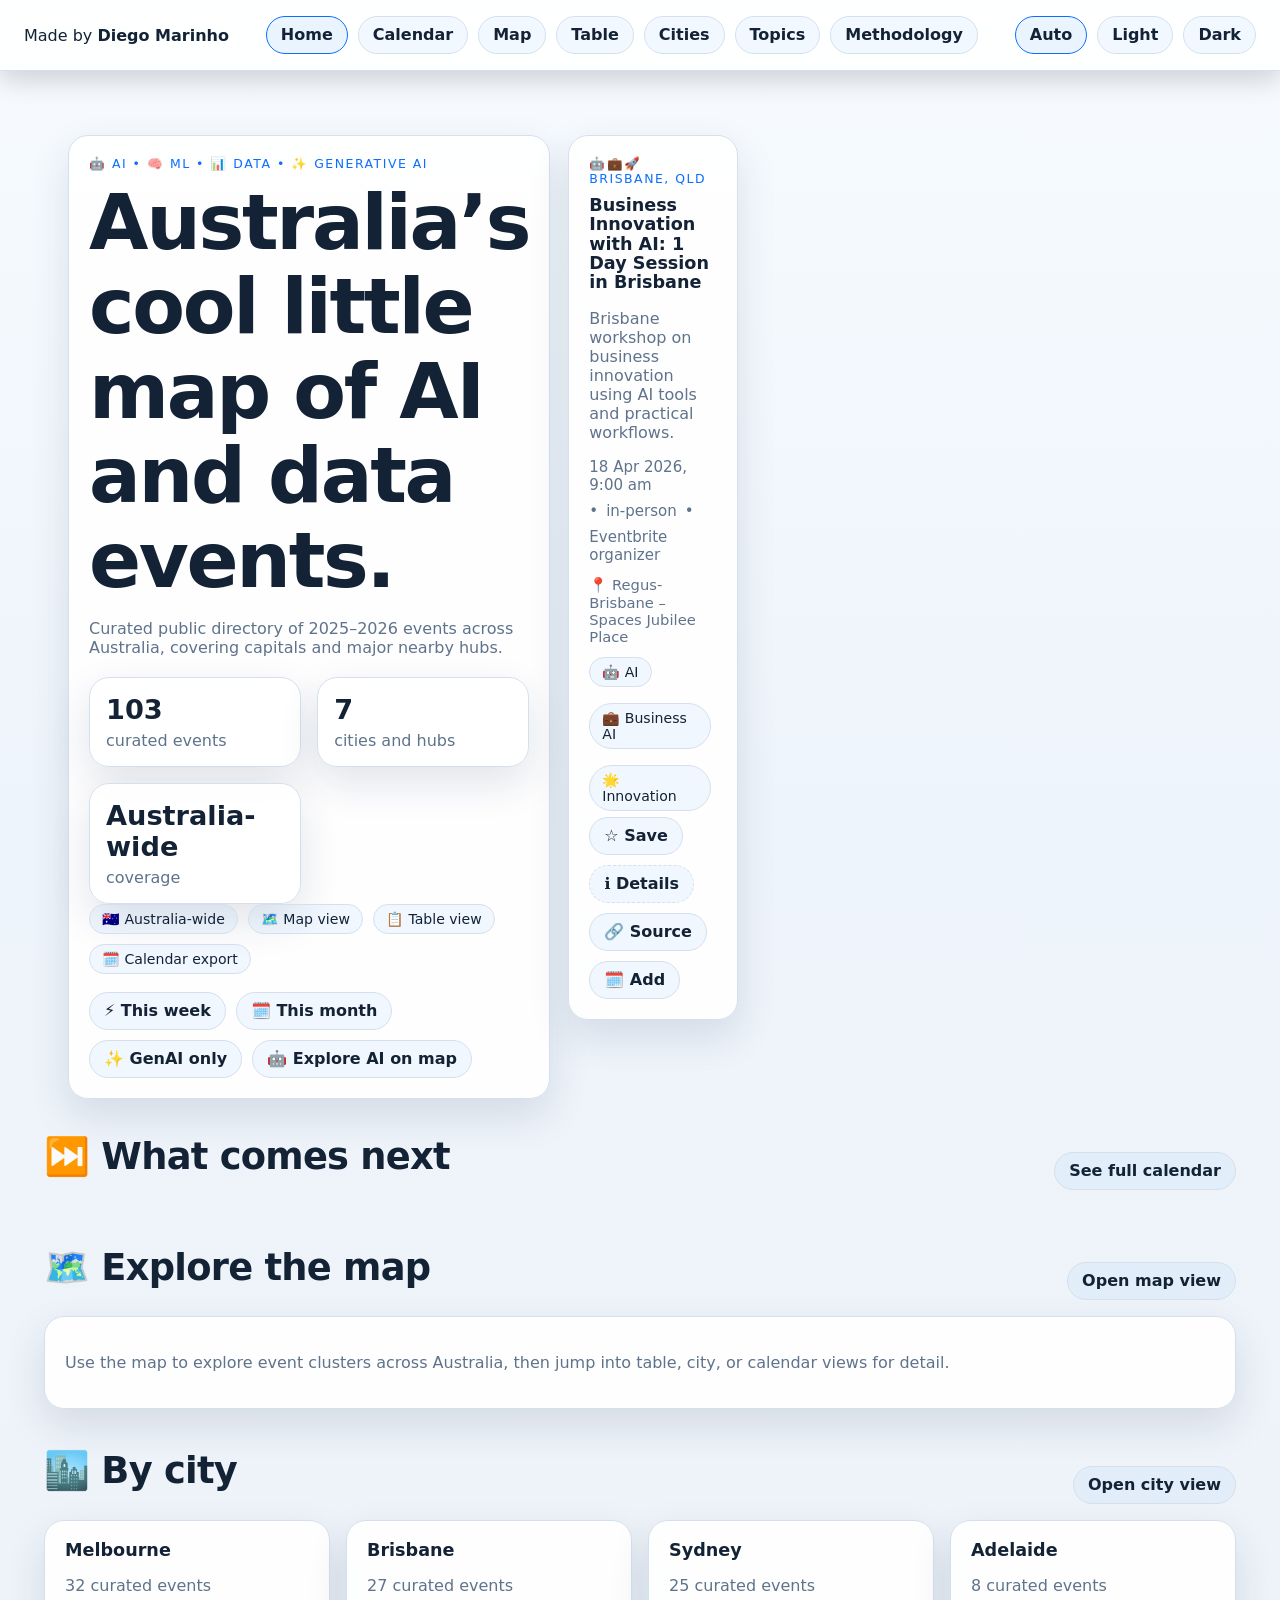
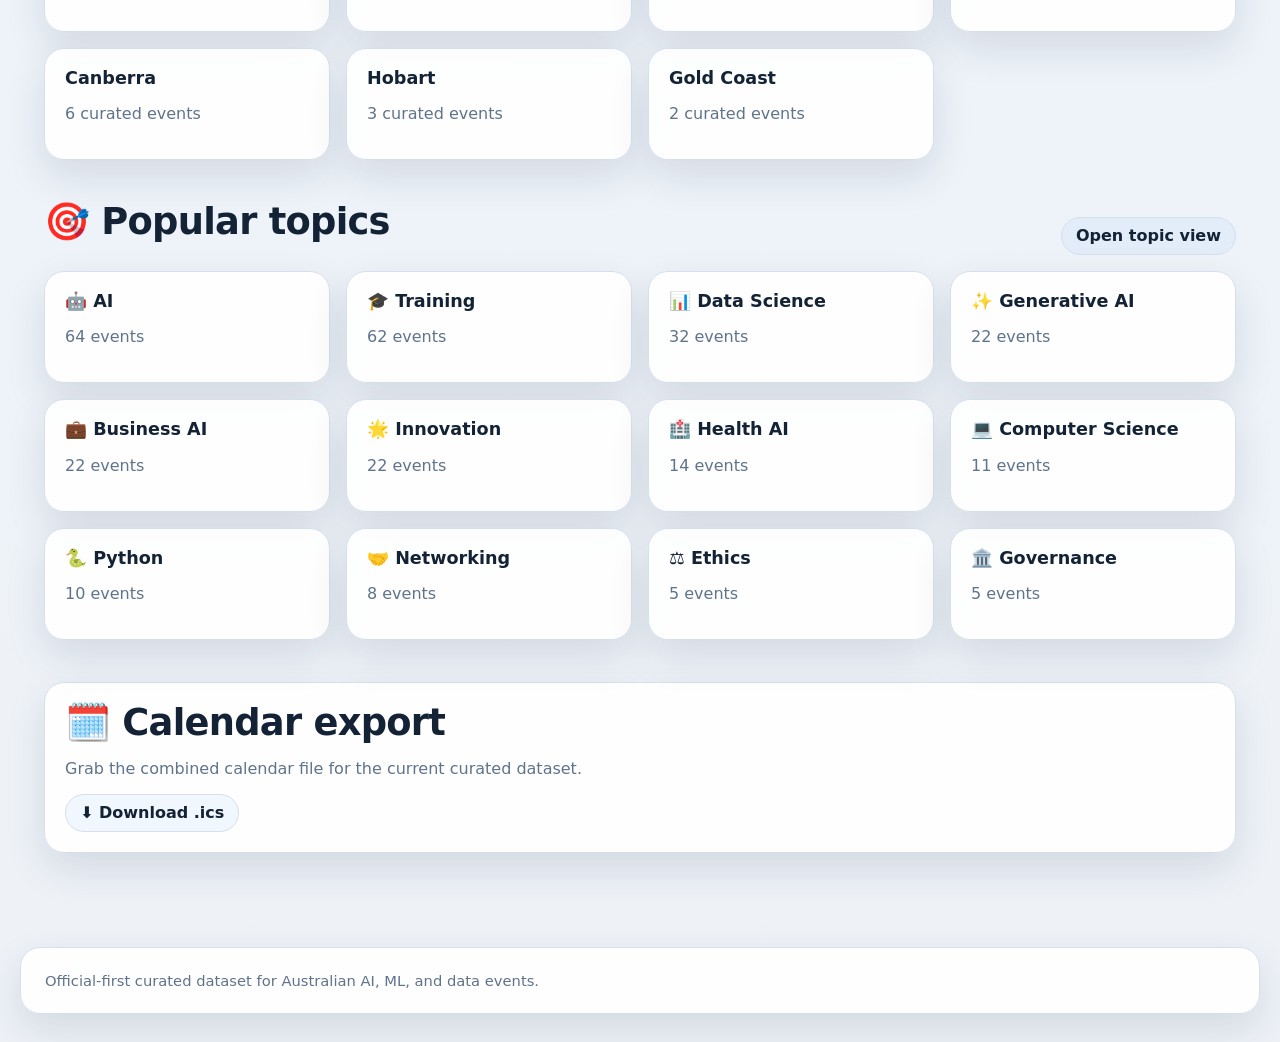
==== commit 2815638b: "Add favorites and accessibility polish" ====
--- a/docs/index.html
+++ b/docs/index.html
@@ -7,10 +7,12 @@
     <link rel="stylesheet" href="./assets/style.css">
   </head>
   <body data-page="home">
+    <a class="skip-link" href="#main-content">Skip to content</a>
     <div class="topbar-shell">
       <div class="topbar">
         <a class="author-link" href="https://dmoliveira.github.io/my-cv-public/cv/human/" target="_blank" rel="noreferrer">Made by <strong>Diego Marinho</strong></a>
-        <nav class="topbar-nav">
+        <button class="nav-toggle" type="button" aria-expanded="false" aria-controls="topbar-nav">☰ Menu</button>
+        <nav class="topbar-nav" id="topbar-nav">
           <a href="./index.html">Home</a>
           <a href="./calendar.html">Calendar</a>
           <a href="./map.html">Map</a>
@@ -26,14 +28,14 @@
         </div>
       </div>
     </div>
-    <main class="shell">
+    <main class="shell" id="main-content">
       <section class="hero">
         <div class="hero-grid">
           <div class="hero-card hero-copy">
             <div class="eyebrow">🤖 AI • 🧠 ML • 📊 Data • ✨ Generative AI</div>
             <h1>Australia’s cool little map of AI and data events.</h1>
             <p class="muted">Curated public directory of 2025–2026 events across Australia, covering capitals and major nearby hubs.</p>
-            <div id="stats" class="stats"></div>
+            <div id="stats" class="stats loading-block"></div>
             <div class="chips">
               <span class="chip">🇦🇺 Australia-wide</span>
               <span class="chip">🗺️ Map view</span>
@@ -47,7 +49,7 @@
               <a class="button" href="./map.html?mapPreset=ai">🤖 Explore AI on map</a>
             </div>
           </div>
-          <div id="next-callout"></div>
+          <div id="next-callout" class="loading-card"></div>
         </div>
       </section>
 
@@ -56,7 +58,7 @@
           <h2>⏭️ What comes next</h2>
           <a class="top-link" href="./calendar.html">See full calendar</a>
         </div>
-        <div id="next-events" class="grid cards"></div>
+        <div id="next-events" class="grid cards loading-grid"></div>
       </section>
 
       <section>
@@ -74,7 +76,7 @@
           <h2>🏙️ By city</h2>
           <a class="top-link" href="./cities.html">Open city view</a>
         </div>
-        <div id="city-grid" class="city-highlight"></div>
+        <div id="city-grid" class="city-highlight loading-grid"></div>
       </section>
 
       <section>
@@ -82,7 +84,7 @@
           <h2>🎯 Popular topics</h2>
           <a class="top-link" href="./topics.html">Open topic view</a>
         </div>
-        <div id="topic-grid" class="grid cards"></div>
+        <div id="topic-grid" class="grid cards loading-grid"></div>
       </section>
 
       <section>
--- a/docs/assets/style.css
+++ b/docs/assets/style.css
@@ -44,8 +44,29 @@
   color: var(--text);
   padding-top: var(--topbar-offset);
 }
+.skip-link {
+  position: fixed;
+  left: 16px;
+  top: 12px;
+  transform: translateY(-160%);
+  z-index: 140;
+  padding: 10px 14px;
+  border-radius: 999px;
+  background: var(--panel-solid);
+  color: var(--text);
+  border: 1px solid var(--accent);
+  text-decoration: none;
+}
+.skip-link:focus { transform: translateY(0); }
 a { color: var(--accent); }
 button, select, input { font: inherit; }
+button:focus-visible,
+select:focus-visible,
+input:focus-visible,
+a:focus-visible {
+  outline: 3px solid var(--accent);
+  outline-offset: 2px;
+}
 main, .hero, .footer, .shell { max-width: 1240px; margin: 0 auto; padding: 24px; }
 .shell { width: min(1240px, calc(100% - 24px)); }
 
@@ -97,6 +118,21 @@
 .theme-button.is-active { background: var(--chip-strong); border-color: var(--accent); }
 .topbar-nav a:hover, .theme-button:hover, .button:hover, .top-link:hover { background: var(--chip-strong); }
 .topbar-nav a.is-active { background: var(--chip-strong); border-color: var(--accent); }
+.favorite-button.is-favorite {
+  background: var(--chip-strong);
+  border-color: var(--accent);
+}
+.nav-toggle {
+  display: none;
+  text-decoration: none;
+  border: 1px solid var(--line);
+  padding: 10px 14px;
+  border-radius: 999px;
+  background: var(--chip);
+  color: var(--text);
+  cursor: pointer;
+  font-weight: 700;
+}
 
 .hero {
   display: grid;
@@ -137,6 +173,32 @@
   flex-wrap: wrap;
   gap: 10px;
   margin-top: 18px;
+}
+
+.loading-block,
+.loading-card,
+.loading-grid {
+  position: relative;
+}
+
+.loading-block::before,
+.loading-card::before,
+.loading-grid::before {
+  content: "";
+  display: block;
+  min-height: 84px;
+  border-radius: 16px;
+  background: linear-gradient(90deg, rgba(255,255,255,.04), rgba(255,255,255,.10), rgba(255,255,255,.04));
+  background-size: 200% 100%;
+  animation: shimmer 1.4s infinite linear;
+}
+
+.loading-card::before { min-height: 220px; }
+.loading-grid::before { min-height: 180px; }
+
+@keyframes shimmer {
+  0% { background-position: 200% 0; }
+  100% { background-position: -200% 0; }
 }
 
 .tag, .pill { display: inline-block; margin: 0 6px 6px 0; }
@@ -176,6 +238,51 @@
   transition: opacity .18s ease, transform .18s ease;
 }
 .toast.is-visible { opacity: 1; transform: translateY(0); }
+body.modal-open { overflow: hidden; }
+
+.modal-shell {
+  position: fixed;
+  inset: 0;
+  z-index: 120;
+  display: none;
+}
+
+.modal-shell.is-open { display: block; }
+
+.modal-backdrop {
+  position: absolute;
+  inset: 0;
+  background: rgba(0,0,0,.55);
+}
+
+.modal-card {
+  position: relative;
+  width: min(720px, calc(100% - 32px));
+  max-height: min(88vh, 760px);
+  overflow: auto;
+  margin: 5vh auto 0;
+  padding: 24px;
+  border-radius: 20px;
+  border: 1px solid var(--line);
+  background: var(--panel-solid);
+  box-shadow: var(--shadow);
+}
+
+.modal-close {
+  position: absolute;
+  top: 14px;
+  right: 14px;
+  border: 1px solid var(--line);
+  background: var(--chip);
+  color: var(--text);
+  border-radius: 999px;
+  width: 38px;
+  height: 38px;
+  cursor: pointer;
+}
+
+.modal-actions { margin-top: 14px; }
+.detail-button { border-style: dashed; }
 
 .controls {
   grid-template-columns: minmax(240px, 1.4fr) repeat(3, minmax(140px, 1fr)) auto;
@@ -210,6 +317,24 @@
 .preset-button.is-active, .map-preset-button.is-active {
   background: var(--chip-strong);
   border-color: var(--accent);
+}
+
+.map-legend {
+  display: flex;
+  align-items: center;
+  gap: 10px;
+  margin: 12px 0 6px;
+}
+
+.legend-dot {
+  width: 32px;
+  height: 32px;
+  display: inline-flex;
+  align-items: center;
+  justify-content: center;
+  border-radius: 999px;
+  background: linear-gradient(135deg, var(--accent), var(--accent2));
+  border: 2px solid rgba(255,255,255,.7);
 }
 
 .sticky-controls {
@@ -271,7 +396,21 @@
 }
 
 @media (max-width: 980px) {
-  .topbar { grid-template-columns: 1fr; justify-items: start; }
+  .topbar { grid-template-columns: auto auto; justify-items: start; }
+  .author-link { grid-column: 1 / 2; }
+  .nav-toggle { display: inline-flex; justify-self: end; }
+  .topbar-nav,
+  .theme-toggle {
+    grid-column: 1 / -1;
+    width: 100%;
+  }
+  .topbar-nav {
+    display: none;
+    flex-direction: column;
+    align-items: stretch;
+  }
+  .topbar-shell.is-open .topbar-nav { display: flex; }
+  .theme-toggle { justify-content: flex-start; }
   .hero, .hero-grid { grid-template-columns: 1fr; }
   .controls { grid-template-columns: 1fr; }
   .quick-links { flex-direction: column; }
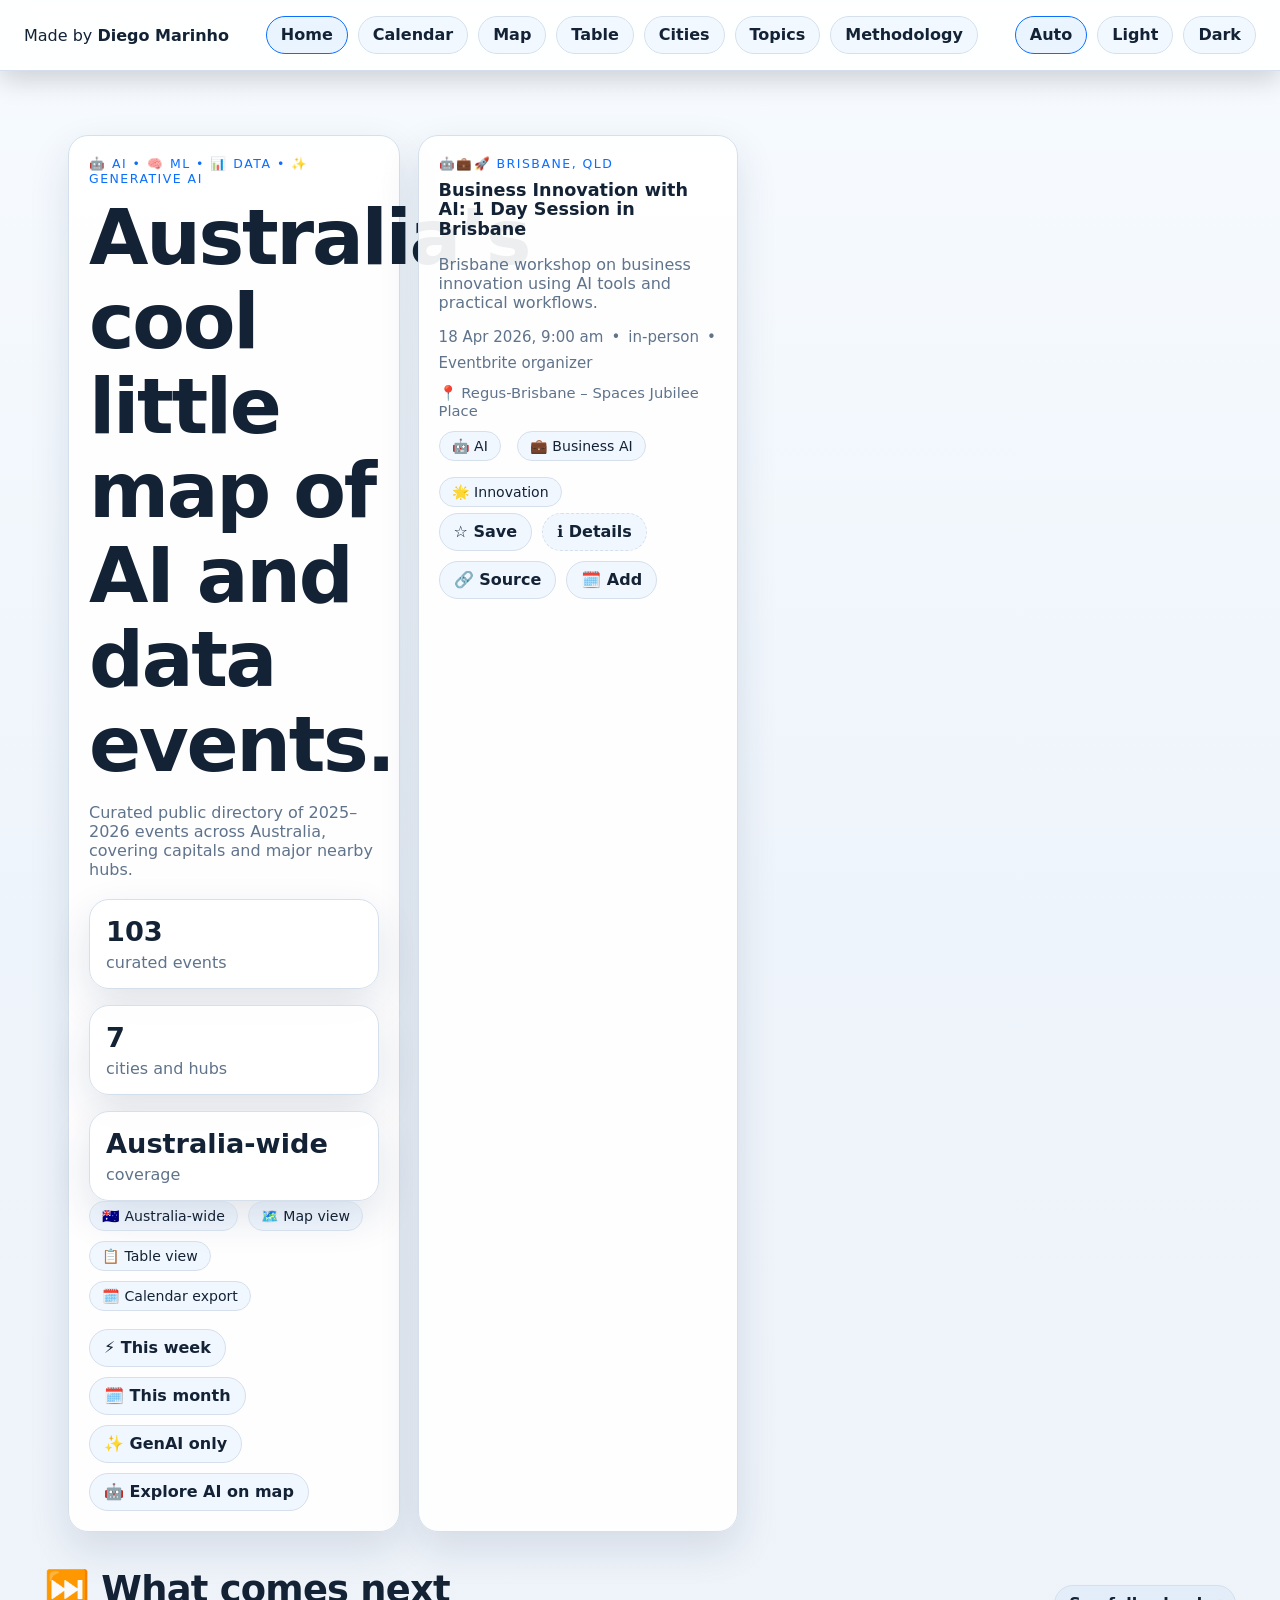
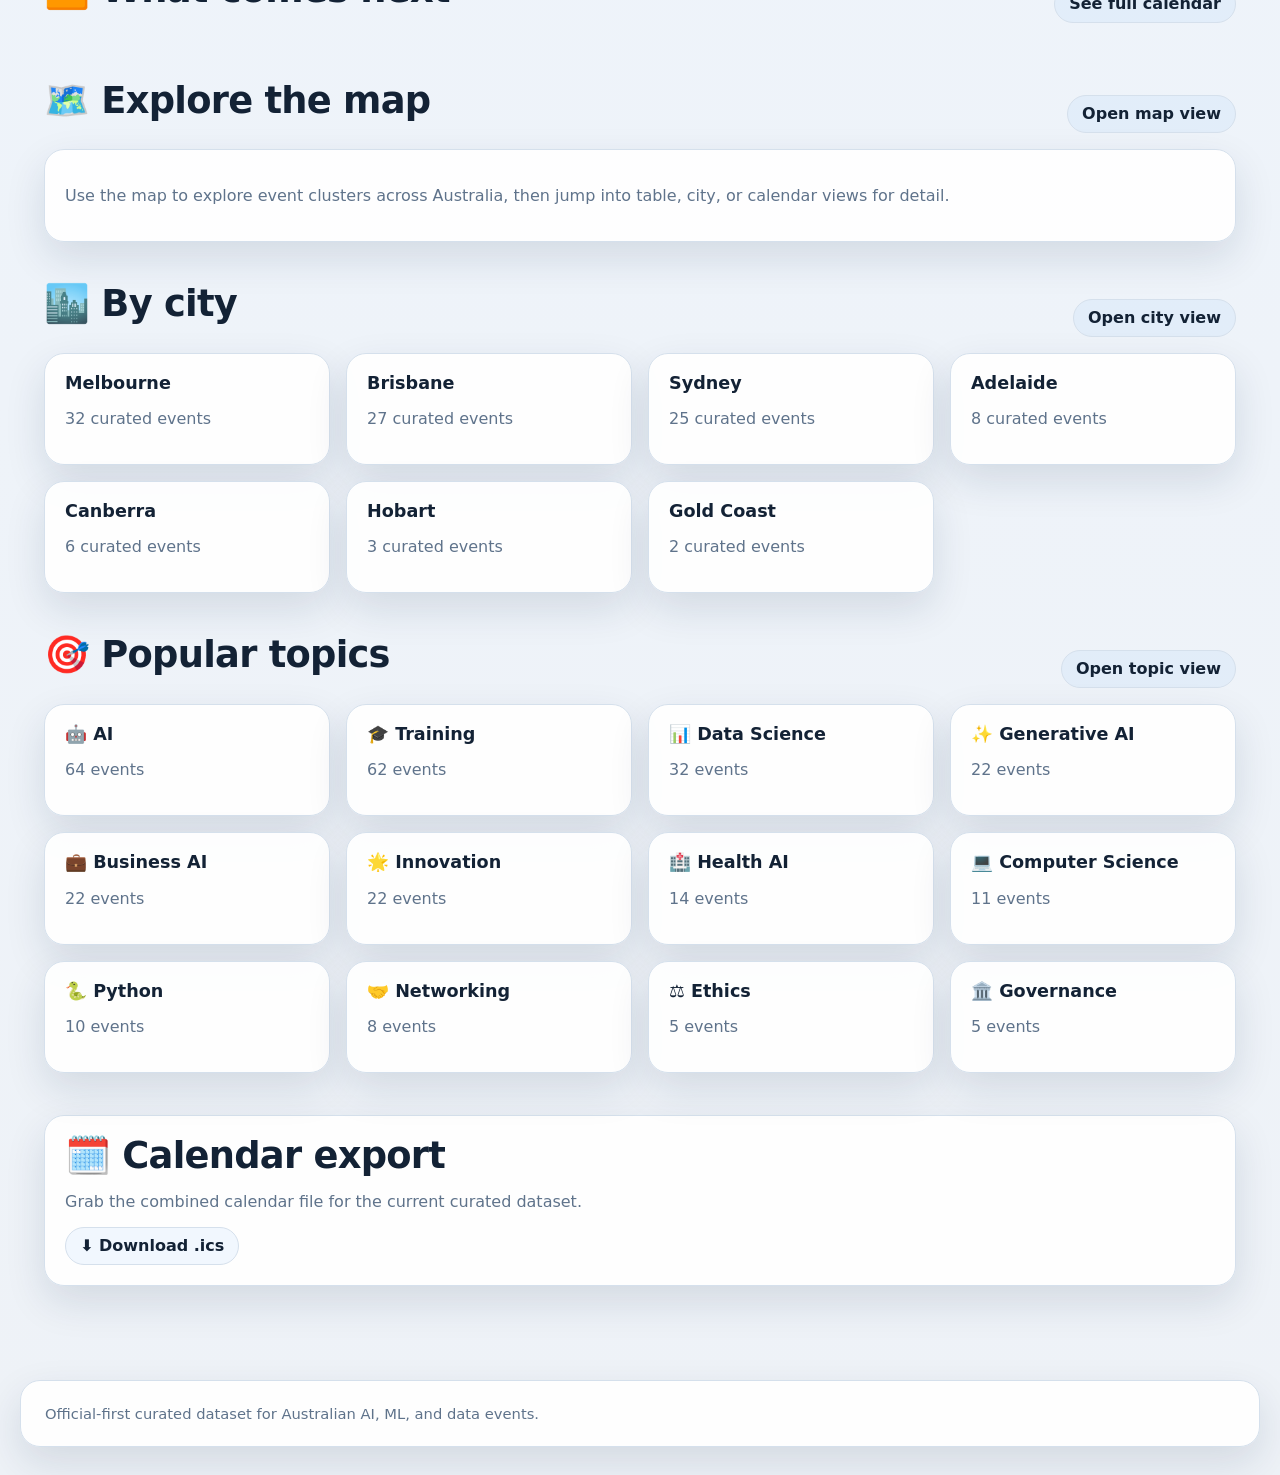
==== commit 6bb18d8b: "Surface saved events in the browsing flow" ====
--- a/docs/index.html
+++ b/docs/index.html
@@ -30,7 +30,7 @@
     </div>
     <main class="shell" id="main-content">
       <section class="hero">
-        <div class="hero-grid">
+        <div class="hero-grid hero-grid-home">
           <div class="hero-card hero-copy">
             <div class="eyebrow">🤖 AI • 🧠 ML • 📊 Data • ✨ Generative AI</div>
             <h1>Australia’s cool little map of AI and data events.</h1>
@@ -59,6 +59,14 @@
           <a class="top-link" href="./calendar.html">See full calendar</a>
         </div>
         <div id="next-events" class="grid cards loading-grid"></div>
+      </section>
+
+      <section id="saved-events-section" class="saved-section is-hidden">
+        <div class="section-header">
+          <h2>⭐ Saved events</h2>
+          <a class="top-link" href="./table.html?favorites=1">Open saved view</a>
+        </div>
+        <div id="saved-events-grid" class="grid cards"></div>
       </section>
 
       <section>
--- a/docs/assets/style.css
+++ b/docs/assets/style.css
@@ -207,7 +207,12 @@
 .metric { padding: 16px; }
 .metric strong { display: block; font-size: 1.7rem; margin-bottom: 6px; }
 .hero-grid { display: grid; gap: 18px; grid-template-columns: 1.8fr 1fr; }
+.hero-grid-home { grid-template-columns: minmax(0, 1.2fr) minmax(320px, 0.9fr); align-items: stretch; }
 .grid.cards, .city-highlight { grid-template-columns: repeat(auto-fit, minmax(260px, 1fr)); }
+.saved-section.is-hidden { display: none; }
+.hero-grid-home #next-callout .card,
+.hero-grid-home #next-callout .event-card { height: 100%; }
+.hero-grid-home #next-callout { align-self: stretch; }
 
 main section { padding: 14px 0 28px; }
 .section-header, .section-head {
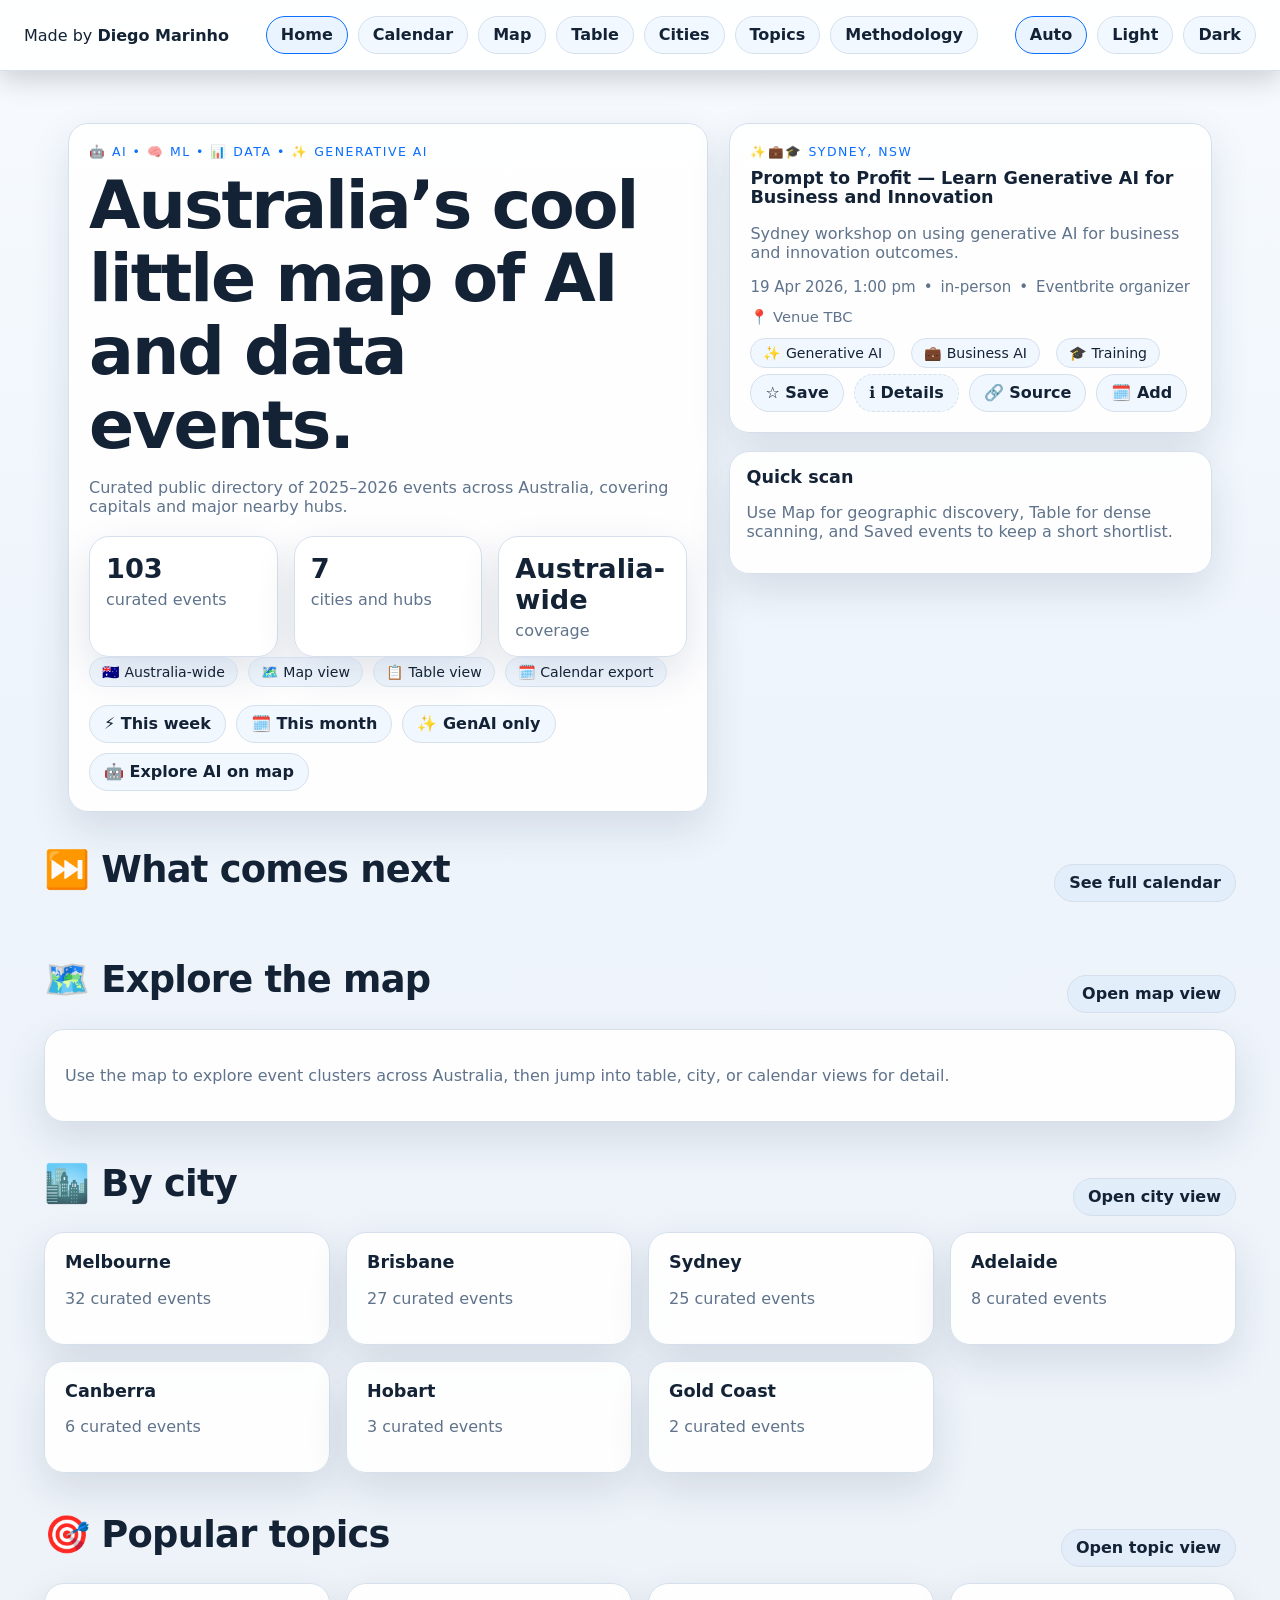
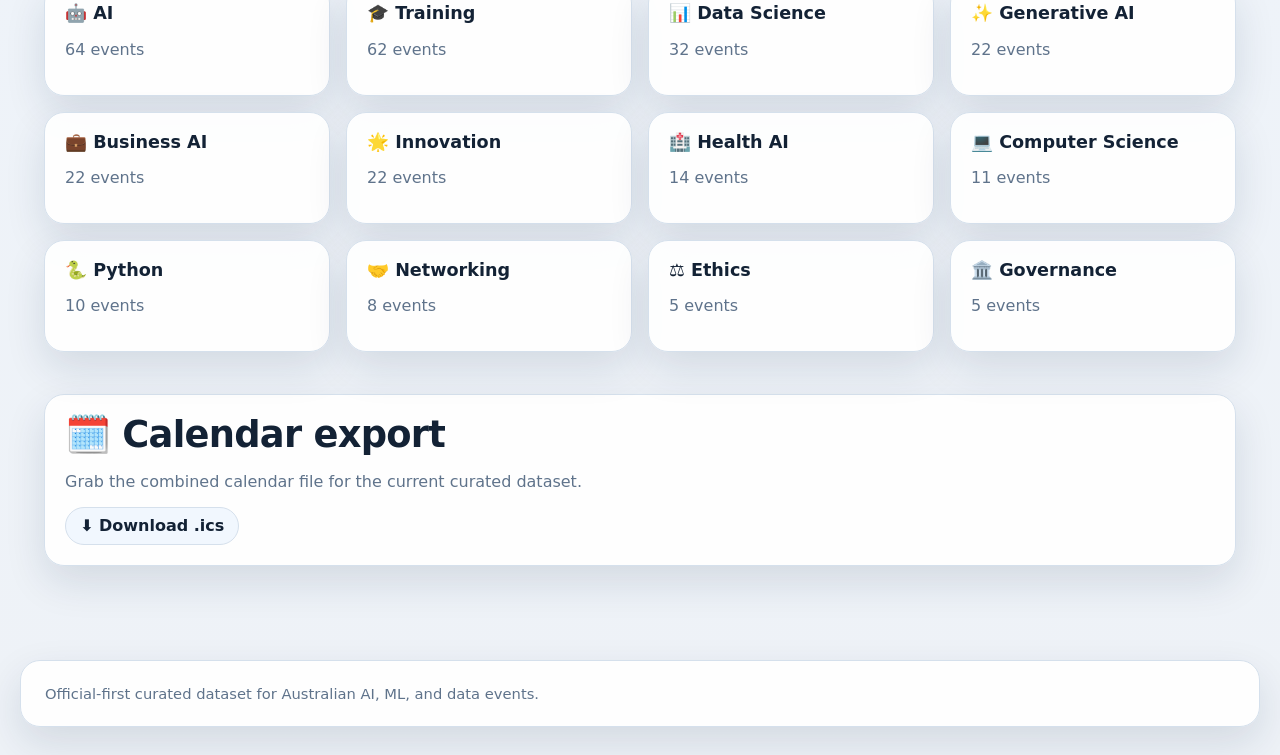
==== commit 3e43e64c: "Tighten homepage and table browsing density" ====
--- a/docs/index.html
+++ b/docs/index.html
@@ -29,7 +29,7 @@
       </div>
     </div>
     <main class="shell" id="main-content">
-      <section class="hero">
+      <section class="hero hero-home-compact">
         <div class="hero-grid hero-grid-home">
           <div class="hero-card hero-copy">
             <div class="eyebrow">🤖 AI • 🧠 ML • 📊 Data • ✨ Generative AI</div>
@@ -49,7 +49,13 @@
               <a class="button" href="./map.html?mapPreset=ai">🤖 Explore AI on map</a>
             </div>
           </div>
-          <div id="next-callout" class="loading-card"></div>
+          <div class="hero-side-rail">
+            <div id="next-callout" class="loading-card"></div>
+            <div class="notice compact-notice">
+              <h3>Quick scan</h3>
+              <p class="muted">Use Map for geographic discovery, Table for dense scanning, and Saved events to keep a short shortlist.</p>
+            </div>
+          </div>
         </div>
       </section>
 
--- a/docs/assets/style.css
+++ b/docs/assets/style.css
@@ -208,6 +208,12 @@
 .metric strong { display: block; font-size: 1.7rem; margin-bottom: 6px; }
 .hero-grid { display: grid; gap: 18px; grid-template-columns: 1.8fr 1fr; }
 .hero-grid-home { grid-template-columns: minmax(0, 1.2fr) minmax(320px, 0.9fr); align-items: stretch; }
+.hero-home-compact { padding-top: 28px; }
+.hero-home-compact h1 { font-size: clamp(2.4rem, 5.2vw, 4.2rem); }
+.hero-home-compact .hero-copy { max-width: 640px; }
+.hero-home-compact { display: block; }
+.hero-side-rail { display: grid; gap: 18px; align-content: start; }
+.compact-notice { padding: 16px; }
 .grid.cards, .city-highlight { grid-template-columns: repeat(auto-fit, minmax(260px, 1fr)); }
 .saved-section.is-hidden { display: none; }
 .hero-grid-home #next-callout .card,
@@ -311,6 +317,10 @@
 table { width: 100%; border-collapse: separate; border-spacing: 0; }
 th, td { padding: 12px; border-bottom: 1px solid var(--line); vertical-align: top; }
 th { text-align: left; background: var(--panel-solid); }
+#events-table.is-compact th,
+#events-table.is-compact td { padding: 8px 10px; }
+#events-table.is-compact td .muted { font-size: .84rem; }
+#events-table.is-compact .pill { padding: 4px 8px; font-size: .8rem; }
 
 .preset-bar {
   display: flex;
